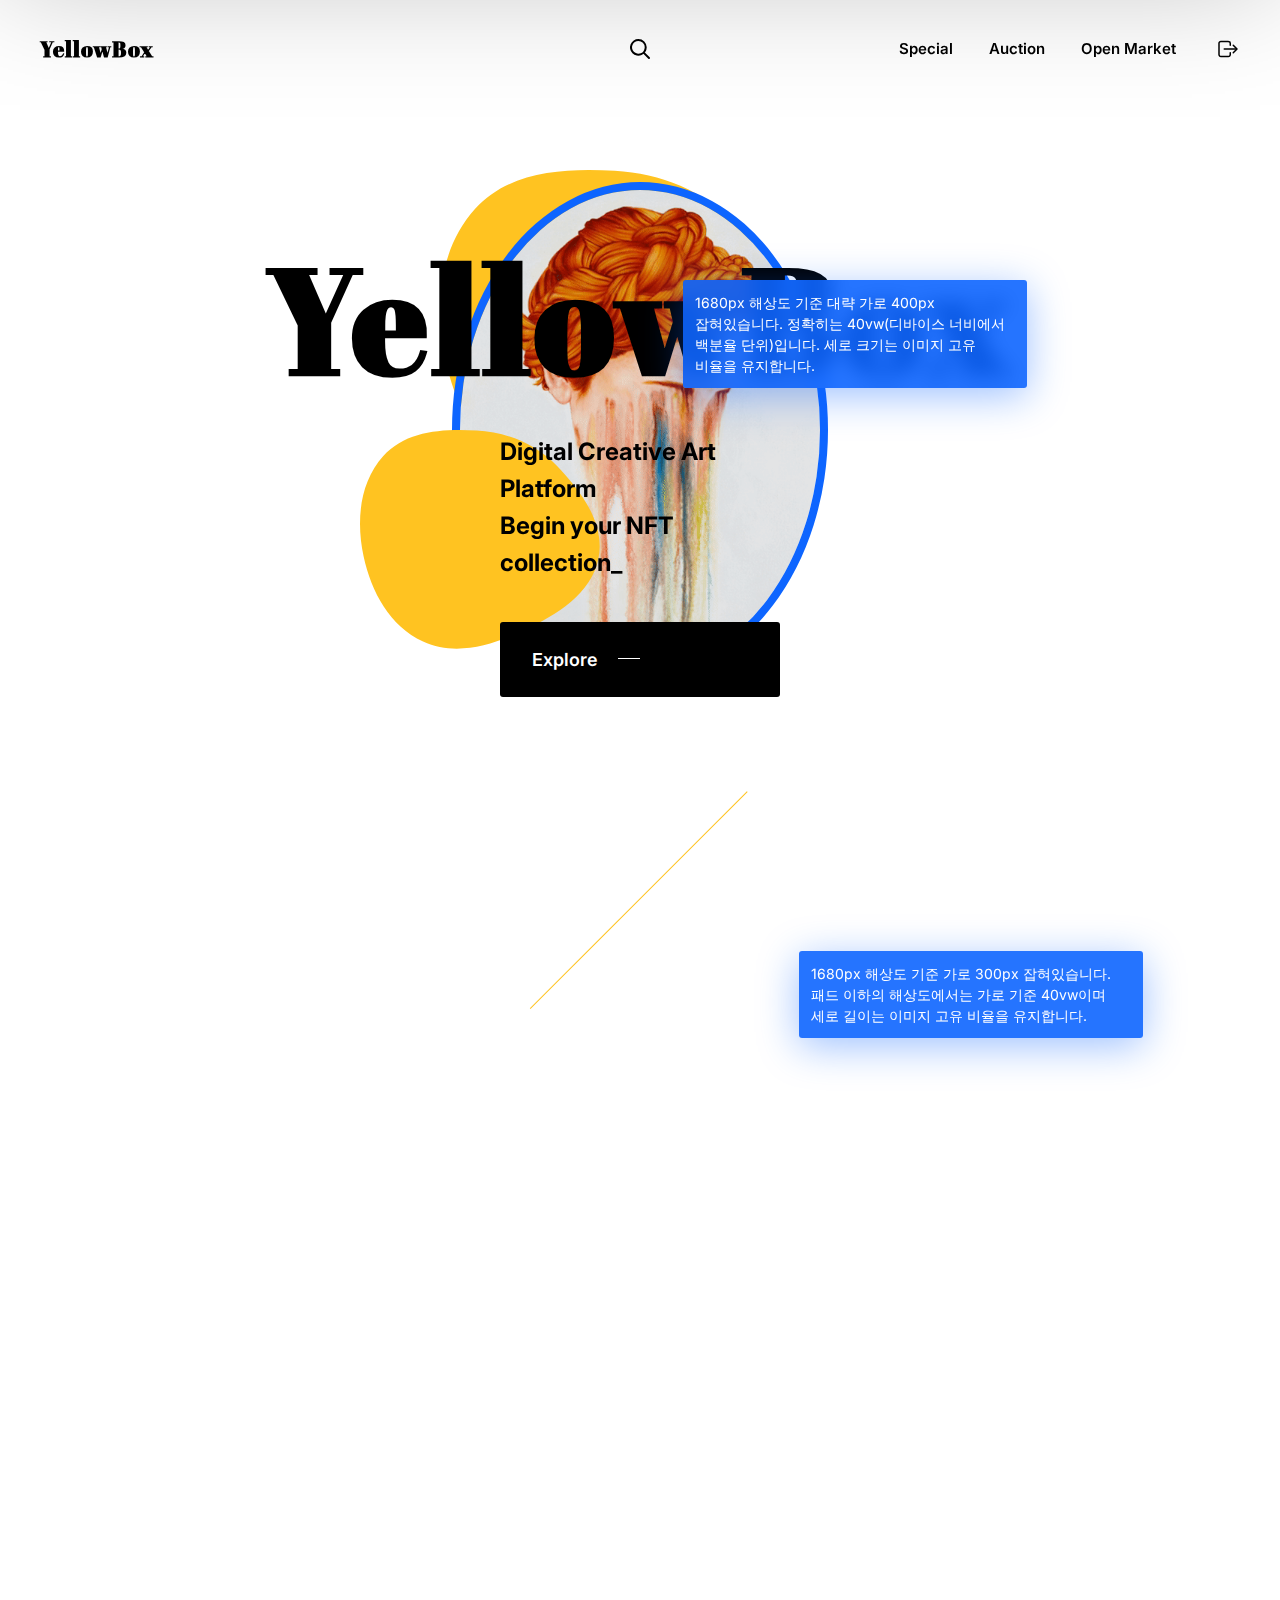
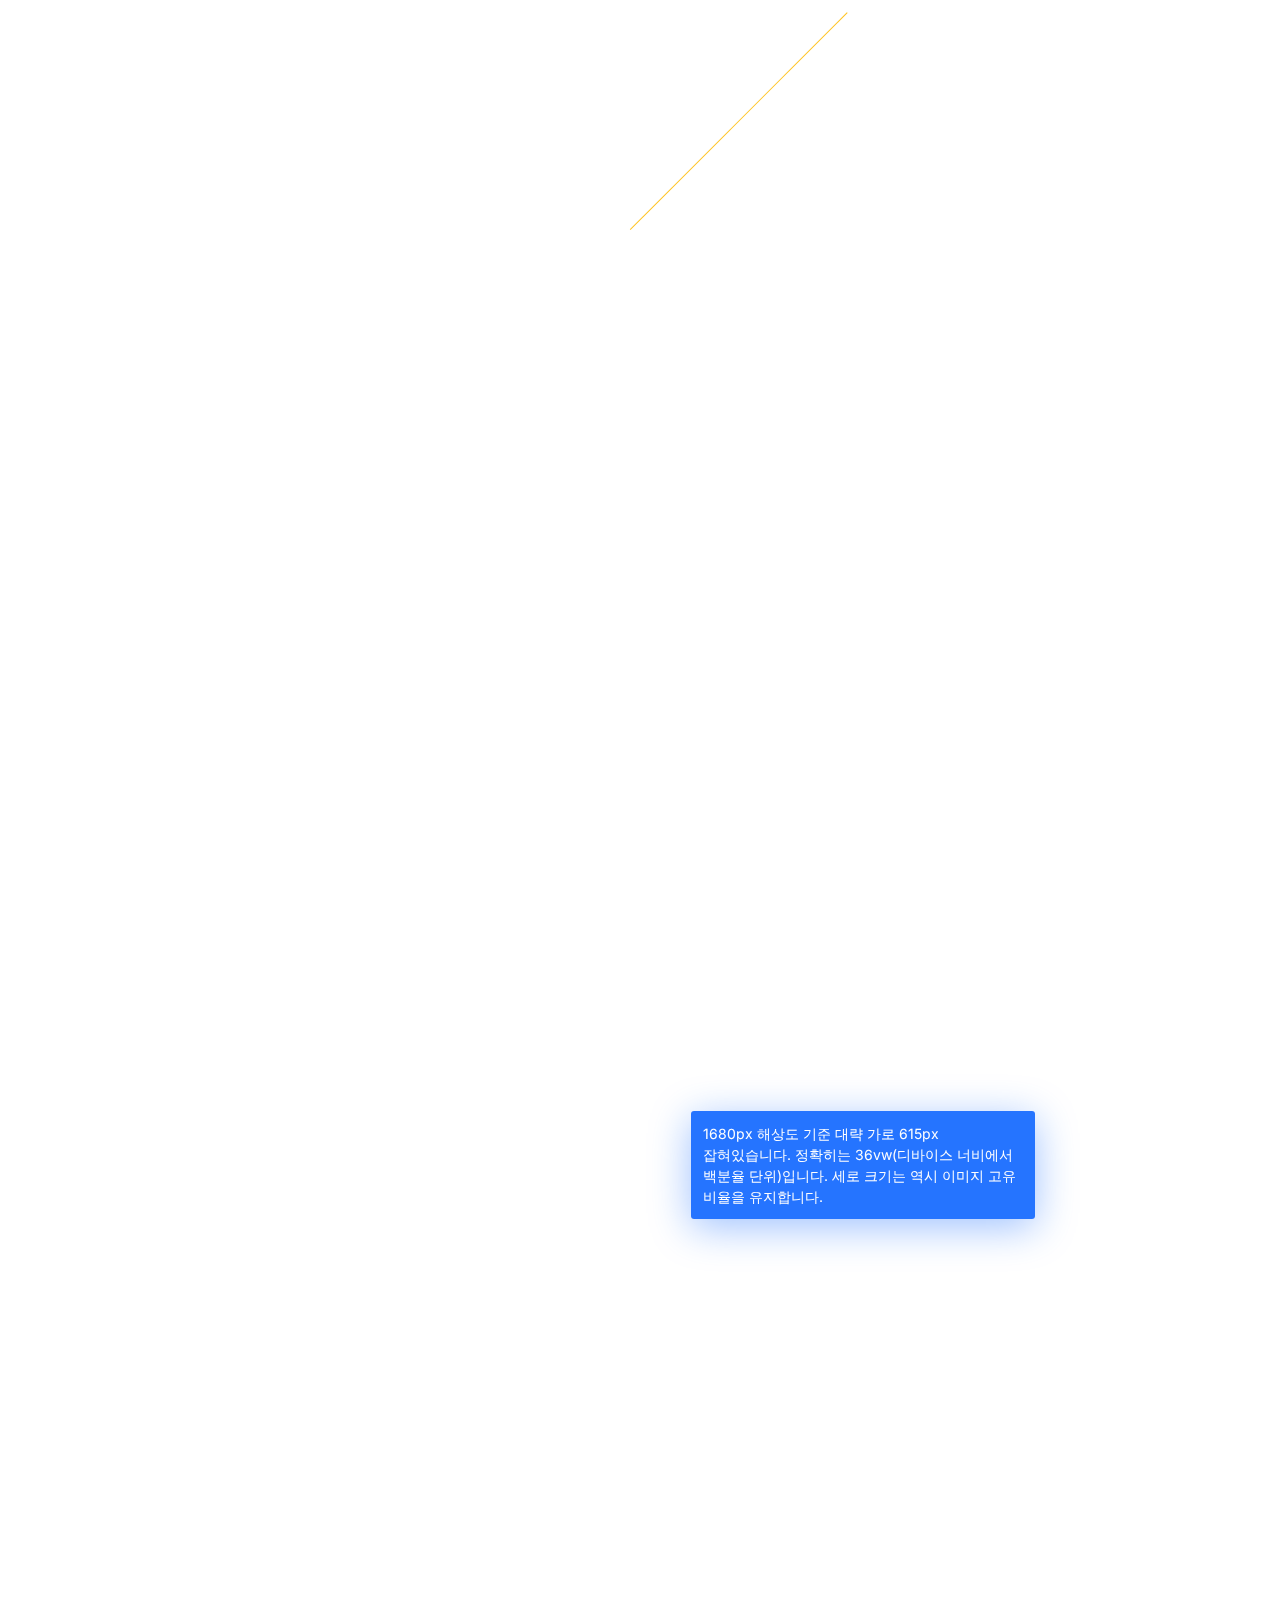
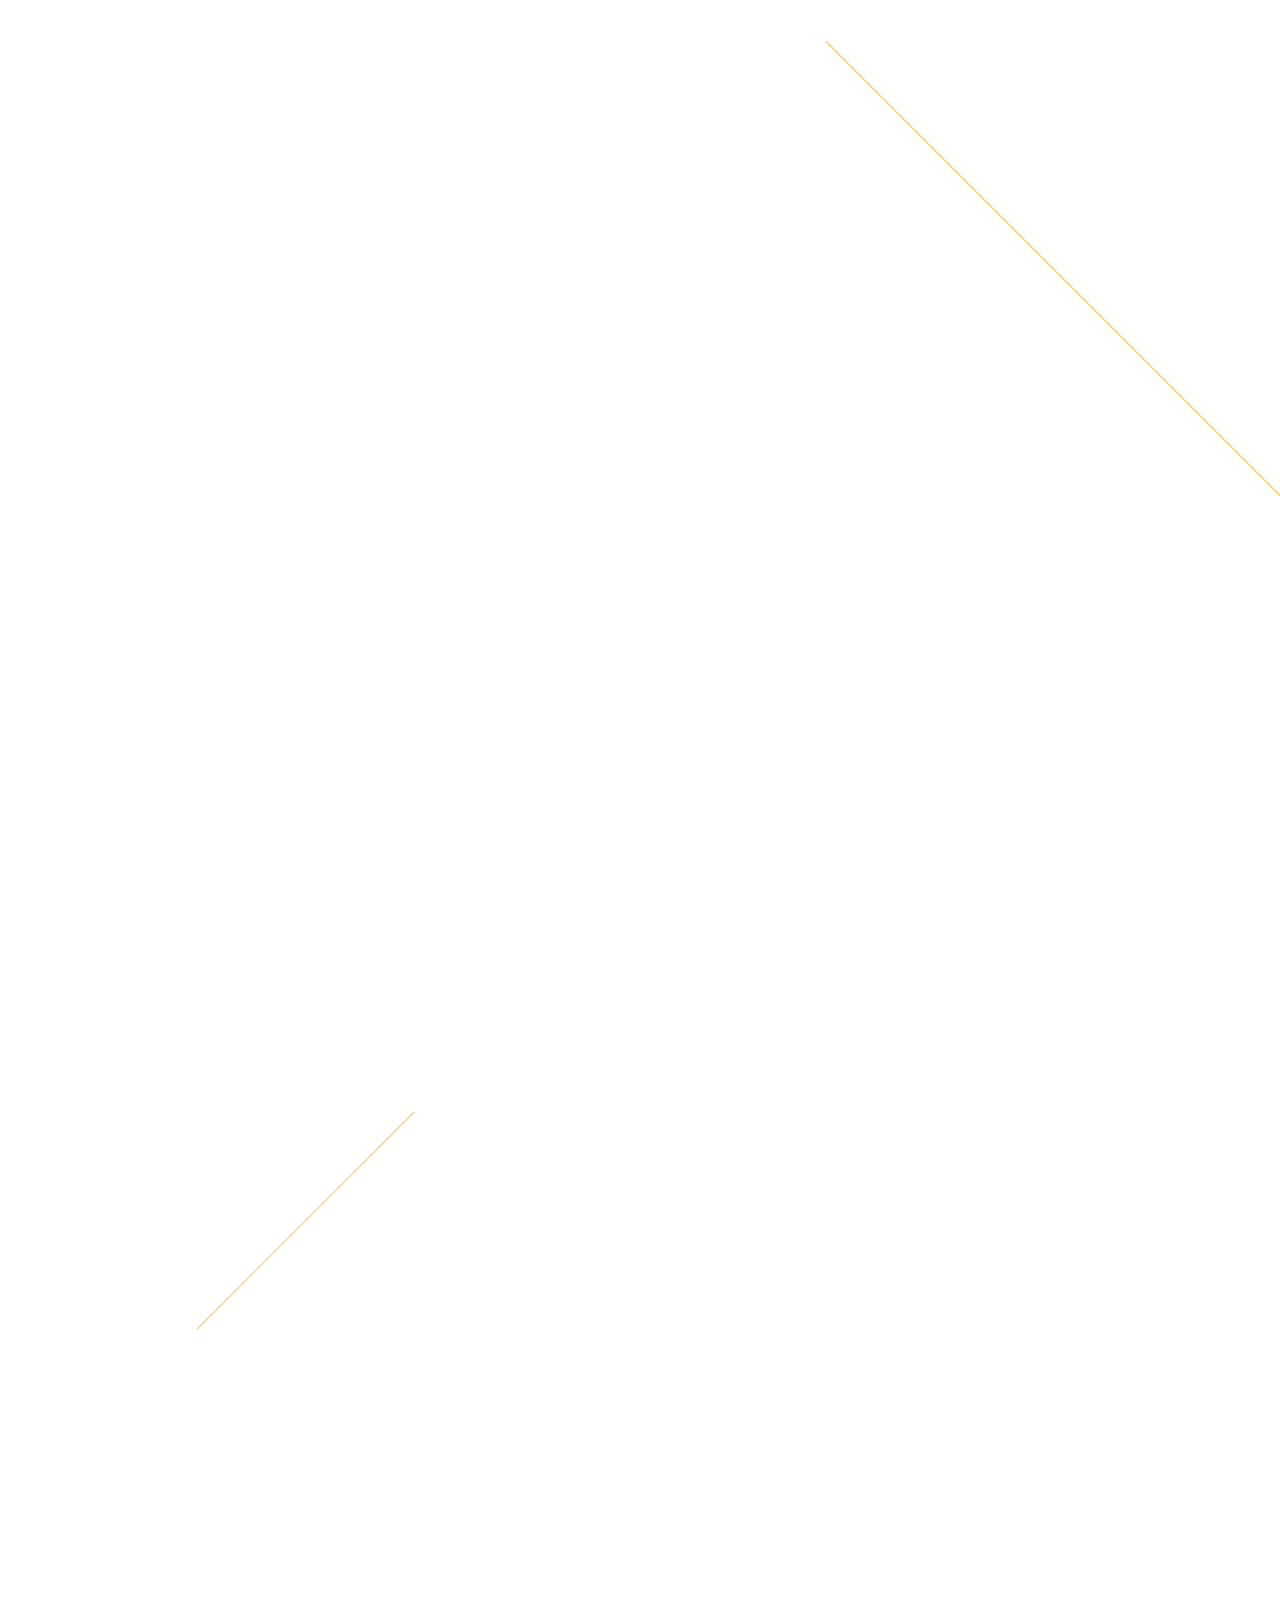
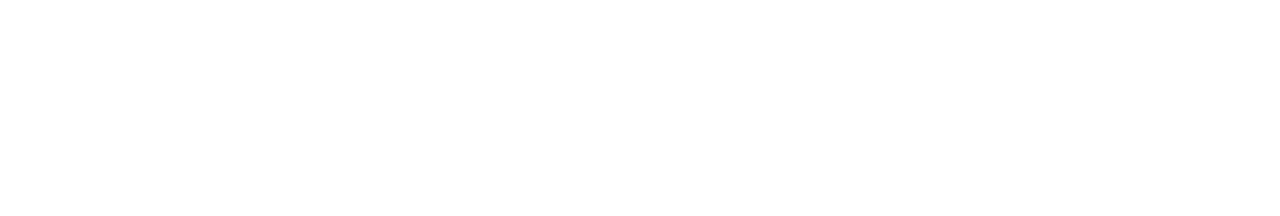
==== guide.html @ 5a21c09f "사용된 이미지 규격 가이드 및 이후 화면 가이드용 툴팁 페이지 추가" ====
<!DOCTYPE html>
<html>
<head>
<meta charset="UTF-8">
<meta name="viewport" content="width=device-width, initial-scale=1.0" />
<title>YellowBox</title>
<link rel="stylesheet" href="asset/yellowbox.css">
</head>

<body>

<div class="wrapper">

    <header class="gnb wow fadeInDown">
        <h1><a href="javascript:void(0);">YellowBox</a></h1>
        <nav>
            <a href="javascript:void(0);">Special</a>
            <a href="javascript:void(0);">Auction</a>
            <a href="javascript:void(0);">Open Market</a>
            <button class="btn-signin">SignIn</button>
        </nav>
        <button type="button" class="btn-search">Search</button>
    </header>

    <section class="search-area">
        <div class="inner">
            <input type="search" placeholder="ex) Pop art...">
            <ul class="recent">
                <li><h4>Recent data</h4></li>
                <li><a href="javascript:void(0);">Marilin Monro</a></li>
                <li><a href="javascript:void(0);">Pop art</a></li>
                <li><a href="javascript:void(0);">Photography</a></li>
                <li><a href="javascript:void(0);">Handmade Figure</a></li>
                <li><a href="javascript:void(0);">Fabric art</a></li>
            </ul>
            <button type="button" class="btn-close">close</button>
        </div>
    </section>

    <section class="hero">
        <div class="msg" data-guide="1680px 해상도 기준 대략 가로 400px 잡혀있습니다. 정확히는 40vw(디바이스 너비에서 백분율 단위)입니다. 세로 크기는 이미지 고유 비율을 유지합니다.">
            <div class="logoart wow fadeIn">
                <span class="info-artist">artist @neonend</span>
                <img src="arts/artimpact2.gif" class="wow fadeIn slow"/>
                <strong>YellowBox</strong>
                <p>Digital Creative Art Platform<br/>Begin your NFT collection_</p>
                <a href="javascript:void(0);" data-arrow='↘'>Explore</a>
            </div>
        </div>
    </section>

    <section class="introduce">
        <div class="msg wow fadeIn">
            <span>Art For</span>
            <span>Everyone</span>
            <span>Platform For</span>
            <span>Every Artist</span>
        </div>
        <div class="arts" data-guide="1680px 해상도 기준 가로 300px 잡혀있습니다. 패드 이하의 해상도에서는 가로 기준 40vw이며 세로 길이는 이미지 고유 비율을 유지합니다.">
            <img src="arts/00.jpeg" class="wow fadeIn" data-wow-delay=".5s" />
            <img src="arts/01.jpeg" class="wow fadeIn" />
            <img src="arts/02.jpeg" class="wow fadeIn" data-wow-delay=".2s" />
            <img src="arts/03.jpeg" class="wow fadeIn" data-wow-delay=".9s" />
            <img src="arts/04.jpeg" class="wow fadeIn" />
            <img src="arts/05.jpeg" class="wow fadeIn" data-wow-delay=".2s" />
            <img src="arts/06.jpeg" class="wow fadeIn" data-wow-delay=".7s" />
            <img src="arts/07.jpeg" class="wow fadeIn" data-wow-delay=".4s" />
        </div>
    </section>

    <section class="discover wow fadeIn">
        <div class="cardbox wow fadeInLeft" data-wow-delay=".2s">
            <h4>
                <span>YellowBox</span>
                <span>Auction</span>
            </h4>
            <p>Decentralized premium English auction for distinguished creative works. Become the first owner of highly-sought digital arts.</p>
            <a href="javascript:void(0);">Explore</a>
        </div>
        <div class="cardbox wow fadeInRight" data-wow-delay=".2s">
            <h4>
                <span>YellowBox</span>
                <span>Open Market</span>
            </h4>
            <p>Online and on-chain marketplace for the tokenized artworks created by our selected artists.</p>
            <a href="javascript:void(0);">Explore</a>
        </div>
    </section>

    <section class="collection" data-guide="1680px 해상도 기준 대략 가로 615px 잡혀있습니다. 정확히는 36vw(디바이스 너비에서 백분율 단위)입니다. 세로 크기는 역시 이미지 고유 비율을 유지합니다.">
        <img src="arts/artimpact0.gif" class="wow fadeInLeft slow" data-wow-delay=".5s" />
        <div class="msg wow fadeInRight">
            <span>Discover &amp; Collect</span>
            <span>Authentic Digital Art</span>
            <a href="javascript:void(0);" class="wow fadeInUp" data-wow-delay=".4s">Start Your Collection</a>
        </div>
    </section>

    <section class="artists">
        <div class="msg">
            <p class="wow fadeIn">We've been waiting for your work.</p>
            <a href="javascript:void(0);" class="wow fadeInLeft" data-wow-delay=".4s">I'm a Artist</a>
            <a href="javascript:void(0);" class="wow fadeInRight" data-wow-delay=".4s">Show all artists</a>
        </div>
    </section>

    <footer class="copyright wow fadeIn fast">
        <form action="javascript:void(0);">
            <label>Can we send you a letter?</label>
            <input type="email" placeholder="ex) your@email.truly" />
            <button type="submit" hidden>Subscribe</button>
        </form>
        <div class="inner">
            <div class="brand">
                <strong>YellowBox</strong>
                <h6>Copyright &copy; 2021 YellowBox Inc. All rights reserved.</h6>
                <div class="social">
                    <a href="javascipt:void(0);">Naver</a>
                    <a href="javascipt:void(0);">Medium</a>
                    <a href="javascipt:void(0);">Twitter</a>
                </div>
            </div>
            <nav class="sitemap">
                <a href="javascipt:void(0);">Community</a>
                <a href="javascipt:void(0);">Artists</a>
            </nav>
            <nav class="global">
                <a href="javascipt:void(0);">Terms and Conditions</a>
                <a href="javascipt:void(0);">Privacy Policy</a>
                <a href="javascipt:void(0);">Contact Us</a>
            </nav>
            <div class="select-lang">
                <button>🇰🇷</button>
                <ul>
                    <li>🇰🇷 한국어</li>
                    <li>🇺🇸 English</li>
                </ul>
            </div>
        </div>
    </footer>
</div>

<div class="soon">
    <span>coming soon</span>
    <span>coming soon</span>
    <span>coming soon</span>
    <span>coming soon</span>
    <span>coming soon</span>
    <span>coming soon</span>
    <span>coming soon</span>
    <button class="time">⏳</button>
    <button class="btn">BACK ↩︎</button>
</div>

<script src="asset/wow.min.js"></script>
<script type="text/javascript">

//
//  빠른 호출용 정의
//
const btnSearch = document.querySelector('.btn-search');
const areaSearch = document.querySelector('.search-area');
const btnSearchClose = document.querySelector('.btn-close');
const soonLayer = document.querySelector('.soon');
const soonClose = document.querySelector('.soon .btn');
const callSoon = document.querySelector('.gnb nav');
const btnLang = document.querySelector('.select-lang button');
const areaLang = document.querySelector('.select-lang');
const logo = document.querySelector('.gnb h1');
const gnb = document.querySelector('.gnb');

//
//  모달 닫기 버튼 클릭시 모달 닫기
//
btnSearch.onclick = function() {
    areaSearch.classList.toggle('is-open');
}

btnSearchClose.onclick = function() {
    areaSearch.classList.toggle('is-open');
}

callSoon.onclick = function() {
    soonLayer.classList.toggle('is-open');
}

logo.onclick = function() {
    gnb.classList.toggle('is-open');
}

soonClose.onclick = function() {
    soonLayer.classList.toggle('is-open');
}

btnLang.onclick = function() {
    areaLang.classList.toggle('is-open');
}

new WOW().init();

</script>

</body>

</html>
---- asset/yellowbox.css ----
@charset "UTF-8";
@import url("https://fonts.googleapis.com/css2?family=Inter:wght@200;400;800&family=Abril+Fatface&display=swap");
@import url("./animate.css");
@font-face {
  font-family: 'open-arrow';
  src: url("font/OpenArrow-Regular.eot") format("embedded-opentype"), url("font/OpenArrow-Regular.woff2") format("woff2"), url("font/OpenArrow-Regular.woff") format("woff"), url("font/OpenArrow-Regular.otf") format("opentype"), url("font/OpenArrow-Regular.ttf") format("truetype");
  font-weight: normal;
  font-style: normal;
  unicode-range: U+2190-21ff;
}

input:focus {
  outline: none;
  -webkit-transition: ease-in-out all .15s;
  transition: ease-in-out all .15s;
}

* {
  margin: 0;
  padding: 0;
  -webkit-box-sizing: border-box;
          box-sizing: border-box;
}

a {
  text-decoration: none;
}

a:hover, a:hover::before, a:hover::after,
a:hover * {
  -webkit-transition: ease-in-out all .15s;
  transition: ease-in-out all .15s;
}

html {
  position: relative;
  margin: 0;
  padding: 0;
}

body {
  position: relative;
  font-family: 'Inter', sans-serif;
  line-height: 1.55;
  cursor: default;
  overflow: auto;
  overflow-x: hidden;
}

.wrapper {
  position: relative;
  width: 100%;
  background: #FFF;
}

section {
  min-height: 880px;
}

.gnb {
  z-index: 50;
  top: 0;
  left: 0;
  position: fixed;
  display: -webkit-box;
  display: -ms-flexbox;
  display: flex;
  -webkit-box-pack: justify;
      -ms-flex-pack: justify;
          justify-content: space-between;
  width: 100%;
  background: rgba(255, 255, 255, 0.9);
  font-size: 15px;
  line-height: 50px;
  -webkit-backdrop-filter: blur(10px);
          backdrop-filter: blur(10px);
}

.gnb a {
  color: #000;
  font-weight: 600;
}

.gnb h1 {
  padding: 24px 40px 0;
  min-width: 320px;
  font-family: 'Abril Fatface', georgia, serif;
  font-size: 22px;
  letter-spacing: 1px;
}

.gnb nav {
  display: -webkit-box;
  display: -ms-flexbox;
  display: flex;
  -ms-flex-wrap: nowrap;
      flex-wrap: nowrap;
  -webkit-box-align: center;
      -ms-flex-align: center;
          align-items: center;
  -webkit-box-pack: center;
      -ms-flex-pack: center;
          justify-content: center;
  min-width: 320px;
}

.gnb nav a {
  position: relative;
  padding: 24px 0;
  margin-left: 36px;
}

.gnb nav a::after {
  z-index: -1;
  content: '';
  position: absolute;
  left: 0;
  top: 52px;
  width: 0;
  height: 8px;
  background: #FFC321;
}

.gnb nav a:hover::after {
  width: 100%;
}

.gnb nav a:last-child {
  padding: 24px 60px 24px 12px;
}

.gnb nav a:last-child::before {
  z-index: -1;
  content: '';
  position: absolute;
  right: -40px;
  top: -40px;
  width: 180px;
  height: 100px;
  background: url("../images/blob.svg") no-repeat left bottom;
  background-size: 180px;
  -webkit-animation: yellowBlob 2s cubic-bezier(0.17, 0.67, 0.83, 0.67) infinite;
          animation: yellowBlob 2s cubic-bezier(0.17, 0.67, 0.83, 0.67) infinite;
}

.gnb .btn-signin {
  margin: 0 32px;
  width: 40px;
  height: 40px;
  border: 0;
  background: url("../images/signin.svg") no-repeat center;
  text-indent: -9999px;
  cursor: pointer;
  -webkit-transition: all 0.25s cubic-bezier(0.17, 0.67, 0.83, 0.67);
  transition: all 0.25s cubic-bezier(0.17, 0.67, 0.83, 0.67);
  border-radius: 50%;
}

.gnb .btn-signin:hover {
  background-color: #FFC321;
}

.gnb .btn-search {
  z-index: 1000;
  position: absolute;
  left: 50%;
  top: 20px;
  margin: 0 0 0 -29px;
  width: 58px;
  height: 58px;
  border: 0;
  background: transparent url("../images/search.svg") no-repeat center;
  text-indent: -9999px;
  cursor: pointer;
  border-radius: 50%;
}

.search-area {
  z-index: 500;
  position: fixed;
  left: 0;
  top: -100vh;
  display: -webkit-box;
  display: -ms-flexbox;
  display: flex;
  -webkit-box-orient: vertical;
  -webkit-box-direction: normal;
      -ms-flex-direction: column;
          flex-direction: column;
  -webkit-box-align: center;
      -ms-flex-align: center;
          align-items: center;
  -webkit-box-pack: start;
      -ms-flex-pack: start;
          justify-content: flex-start;
  background: #FFF;
  width: 100%;
  -webkit-box-shadow: 0 0 120px rgba(0, 0, 0, 0.25);
          box-shadow: 0 0 120px rgba(0, 0, 0, 0.25);
  -webkit-transition: all 0.25s cubic-bezier(0.17, 0.67, 0.83, 0.67);
  transition: all 0.25s cubic-bezier(0.17, 0.67, 0.83, 0.67);
}

.search-area .inner {
  width: 100%;
  overflow: hidden;
  -webkit-transition: ease-in-out all .15s;
  transition: ease-in-out all .15s;
}

.search-area h4 {
  margin-top: 40px;
  padding: 0 40px;
  color: #AAA;
  font-size: 18px;
}

.search-area input {
  border: 0;
  background: #FFF url("../images/search.svg") no-repeat 40px center;
  padding: 0 12px;
  width: 100%;
  height: 98px;
  color: #000;
  font-size: 24px;
  text-align: center;
}

.search-area ul {
  margin-bottom: 40px;
  width: 100%;
  border-top: 1px solid rgba(170, 170, 170, 0.25);
}

.search-area ul li {
  font-size: 24px;
  line-height: 40px;
}

.search-area ul a {
  display: block;
  padding: 0 40px;
  color: #000;
  line-height: 80px;
}

.search-area ul a:hover {
  color: #AAA;
  text-decoration: line-through;
}

.search-area.is-open {
  top: 0;
}

.search-area .btn-close {
  z-index: 1000;
  position: absolute;
  right: 0;
  top: 0;
  margin: 20px;
  width: 58px;
  height: 58px;
  border: 0;
  background: transparent url("../images/close.svg") no-repeat center;
  text-indent: -9999px;
  cursor: pointer;
  border-radius: 50%;
}

.hero {
  position: relative;
  padding: 18vw 8vw;
  background: #FFF;
}

.hero::after {
  content: '';
  position: absolute;
  left: 0;
  top: 0;
  width: 100%;
  height: 100%;
  background-size: cover;
}

.hero .logoart {
  position: relative;
  display: -webkit-box;
  display: -ms-flexbox;
  display: flex;
  -webkit-box-orient: vertical;
  -webkit-box-direction: normal;
      -ms-flex-direction: column;
          flex-direction: column;
  -webkit-box-align: center;
      -ms-flex-align: center;
          align-items: center;
  -webkit-box-pack: center;
      -ms-flex-pack: center;
          justify-content: center;
  margin: 40px;
  padding: 40px;
  width: 40vh;
  height: 40vh;
  color: #000;
  font-size: 148px;
}

.hero .logoart::before {
  content: '';
  position: absolute;
  left: 50%;
  top: -100px;
  margin-top: 0;
  margin-left: -200px;
  width: 360px;
  height: 300px;
  background: url("../images/blob.svg") no-repeat center top;
  background-size: 360px;
  -webkit-animation: yellowBlob 2s cubic-bezier(0.17, 0.67, 0.83, 0.67) infinite;
          animation: yellowBlob 2s cubic-bezier(0.17, 0.67, 0.83, 0.67) infinite;
}

.hero .logoart::after {
  content: '';
  position: absolute;
  right: 50%;
  bottom: -100px;
  margin-top: 0;
  margin-left: -200px;
  width: 320px;
  height: 300px;
  background: url("../images/blob.svg") no-repeat center top;
  background-size: 240px;
  -webkit-animation: yellowBlob 2s cubic-bezier(0.17, 0.67, 0.83, 0.67) infinite;
          animation: yellowBlob 2s cubic-bezier(0.17, 0.67, 0.83, 0.67) infinite;
}

.hero .logoart strong {
  z-index: 1;
  position: relative;
  color: #000;
  font-family: 'Abril Fatface', georgia, serif;
  letter-spacing: 4px;
}

.hero .logoart img {
  position: absolute;
  left: 0;
  top: -80px;
  width: 100%;
  border-radius: 50%;
  -webkit-filter: blur(40px);
          filter: blur(40px);
}

.hero .logoart .info-artist {
  z-index: 1;
  position: absolute;
  right: -80px;
  top: 24px;
  color: #AAA;
  font-size: 11px;
  -webkit-transition: all 1s cubic-bezier(0.17, 0.67, 0.83, 0.67);
  transition: all 1s cubic-bezier(0.17, 0.67, 0.83, 0.67);
}

.hero .logoart .info-artist:hover {
  color: #FFC321;
  text-decoration: line-through;
  cursor: help;
}

.hero .logoart:hover img {
  -webkit-filter: none;
          filter: none;
  -webkit-transition: all 1s cubic-bezier(0.17, 0.67, 0.83, 0.67);
  transition: all 1s cubic-bezier(0.17, 0.67, 0.83, 0.67);
}

.hero .msg {
  position: relative;
  width: 100%;
  display: -webkit-box;
  display: -ms-flexbox;
  display: flex;
  -webkit-box-orient: vertical;
  -webkit-box-direction: normal;
      -ms-flex-direction: column;
          flex-direction: column;
  -webkit-box-align: center;
      -ms-flex-align: center;
          align-items: center;
  -webkit-box-pack: center;
      -ms-flex-pack: center;
          justify-content: center;
  color: #FFC321;
}

.hero .msg p {
  z-index: 100;
  position: relative;
  color: #000;
  font-weight: 700;
  font-size: 24px;
}

.hero .msg a {
  z-index: 100;
  position: relative;
  display: block;
  margin-top: 40px;
  padding: 24px 32px;
  min-width: 280px;
  max-width: 360px;
  width: 20vw;
  background: #000;
  color: #FFF;
  font-weight: 600;
  font-size: 18px;
  border-radius: 3px;
}

.hero .msg a::after {
  content: '';
  position: absolute;
  left: 118px;
  top: 50%;
  margin-top: -1px;
  width: 10px;
  height: 1px;
  background: #FFF;
}

.hero .msg a:hover {
  background: #000;
  color: #FFC321;
  -webkit-box-shadow: 12px 4px 120px rgba(0, 0, 0, 0.25);
          box-shadow: 12px 4px 120px rgba(0, 0, 0, 0.25);
  -webkit-transform: scale(1.05);
          transform: scale(1.05);
}

.hero .msg a:hover::after {
  width: 162px;
  background: #FFC321;
}

.hero::before {
  content: '';
  position: absolute;
  left: 50%;
  bottom: -12vw;
  margin-left: -2px;
  width: 1px;
  height: 24vw;
  border-left: 1px solid #FFC321;
  -webkit-transform: rotate(45deg);
          transform: rotate(45deg);
}

.introduce {
  position: relative;
}

.introduce .msg {
  z-index: 1;
  position: absolute;
  left: 40px;
  bottom: 0;
  display: -webkit-box;
  display: -ms-flexbox;
  display: flex;
  -webkit-box-orient: vertical;
  -webkit-box-direction: normal;
      -ms-flex-direction: column;
          flex-direction: column;
  -webkit-box-pack: center;
      -ms-flex-pack: center;
          justify-content: center;
  mix-blend-mode: multiply;
  color: #FFC321;
  font-weight: 700;
  font-size: 148px;
  line-height: 1.1;
  text-transform: uppercase;
}

.arts {
  position: relative;
  display: -webkit-box;
  display: -ms-flexbox;
  display: flex;
  -ms-flex-wrap: wrap;
      flex-wrap: wrap;
  width: 1480px;
  -ms-flex-line-pack: center;
      align-content: center;
  -webkit-box-pack: center;
      -ms-flex-pack: center;
          justify-content: center;
  margin: 0 auto;
}

.arts img {
  margin: 30px;
  width: 300px;
  border-radius: 3px;
}

.arts img:hover {
  -webkit-transition: ease-in-out all .15s;
  transition: ease-in-out all .15s;
  -webkit-transform: scale(1.05);
          transform: scale(1.05);
  -webkit-box-shadow: 0 0 40px rgba(0, 0, 0, 0.1);
          box-shadow: 0 0 40px rgba(0, 0, 0, 0.1);
}

.arts img:nth-child(even) {
  -webkit-transform: translateY(-80px);
          transform: translateY(-80px);
}

.arts img:nth-child(even):hover {
  -webkit-transform: translateY(-80px) scale(1.05);
          transform: translateY(-80px) scale(1.05);
}

.arts::before {
  content: '';
  position: absolute;
  left: 50%;
  bottom: -12vw;
  margin-left: -2px;
  width: 1px;
  height: 24vw;
  border-left: 1px solid #FFC321;
  -webkit-transform: rotate(45deg);
          transform: rotate(45deg);
}

.discover {
  position: relative;
  display: -webkit-box;
  display: -ms-flexbox;
  display: flex;
  -ms-flex-wrap: wrap;
      flex-wrap: wrap;
  -ms-flex-line-pack: center;
      align-content: center;
  -webkit-box-pack: center;
      -ms-flex-pack: center;
          justify-content: center;
  padding: 100px;
  background-size: cover;
  border-radius: 0 80px 80px 0;
}

.discover::after, .discover::before {
  content: '';
  z-index: 10;
  position: absolute;
  top: 50%;
  right: 50%;
  width: 1px;
  height: 48px;
  background: #FFC321;
  -webkit-transform: rotate(45deg);
          transform: rotate(45deg);
}

.discover::before {
  -webkit-transform: rotate(-45deg);
          transform: rotate(-45deg);
}

.discover .cardbox {
  padding: 120px 80px;
  max-width: 520px;
}

.discover .cardbox h4 {
  margin-bottom: 12px;
  font-size: 24px;
  line-height: 1.4;
}

.discover .cardbox p {
  margin-bottom: 20px;
  font-size: 18px;
}

.discover .cardbox span {
  display: block;
}

.discover .cardbox span:last-child {
  font-size: 48px;
}

.discover .cardbox a {
  position: relative;
  display: block;
  margin-top: 24px;
  padding: 24px 32px;
  background: #000;
  color: #FFF;
  font-weight: 600;
  font-size: 18px;
  border-radius: 3px;
}

.discover .cardbox a::before {
  content: '↘';
  padding-right: 16px;
  font-family: 'open-arrow';
}

.discover .cardbox a:hover {
  background: #000;
  color: #FFC321;
  -webkit-box-shadow: 12px 4px 120px rgba(0, 0, 0, 0.25);
          box-shadow: 12px 4px 120px rgba(0, 0, 0, 0.25);
}

.collection {
  position: relative;
  padding: 200px;
  display: -webkit-box;
  display: -ms-flexbox;
  display: flex;
  -webkit-box-align: center;
      -ms-flex-align: center;
          align-items: center;
  -webkit-box-pack: center;
      -ms-flex-pack: center;
          justify-content: center;
}

.collection img {
  position: absolute;
  left: 12vw;
  top: 50%;
  margin-top: -24vw;
  width: 36vw;
  border-radius: 12px;
  -webkit-box-shadow: 0 0 120px rgba(0, 0, 0, 0.4);
          box-shadow: 0 0 120px rgba(0, 0, 0, 0.4);
}

.collection .msg {
  display: -webkit-box;
  display: -ms-flexbox;
  display: flex;
  -ms-flex-wrap: wrap;
      flex-wrap: wrap;
  -webkit-box-orient: horizontal;
  -webkit-box-direction: normal;
      -ms-flex-direction: row;
          flex-direction: row;
  -webkit-box-align: center;
      -ms-flex-align: center;
          align-items: center;
  -webkit-box-pack: start;
      -ms-flex-pack: start;
          justify-content: flex-start;
  padding-left: 12vw;
  color: #FFC321;
  font-weight: 800;
  font-size: 6vw;
  line-height: 1.1;
}

.collection .msg span {
  z-index: 1;
  position: relative;
}

.collection .msg a {
  position: relative;
  display: block;
  margin-top: 40px;
  padding: 24px 32px;
  width: 480px;
  background: #000;
  color: #FFF;
  font-weight: 600;
  font-size: 18px;
  border-radius: 3px;
}

.collection .msg a::before {
  content: '↘';
  padding-right: 16px;
  font-family: 'open-arrow';
}

.collection .msg a:hover {
  background: #000;
  color: #FFC321;
  -webkit-box-shadow: 12px 4px 120px rgba(0, 0, 0, 0.25);
          box-shadow: 12px 4px 120px rgba(0, 0, 0, 0.25);
}

.collection::before {
  content: '';
  position: absolute;
  left: 50%;
  bottom: -12vw;
  margin-left: -2px;
  width: 100vw;
  height: 1px;
  background: #FFC321;
  -webkit-transform: rotate(45deg);
          transform: rotate(45deg);
}

.artists {
  position: relative;
  padding: 100px 0;
  display: -webkit-box;
  display: -ms-flexbox;
  display: flex;
  -webkit-box-align: center;
      -ms-flex-align: center;
          align-items: center;
  -webkit-box-pack: center;
      -ms-flex-pack: center;
          justify-content: center;
  text-align: center;
}

.artists p {
  margin-bottom: 40px;
  font-size: 48px;
  font-family: 'Abril Fatface', georgia, serif;
}

.artists a {
  position: relative;
  display: inline-block;
  margin: 8px;
  padding: 24px 32px;
  width: 360px;
  background: #000;
  color: #FFF;
  font-weight: 600;
  font-size: 18px;
  border-radius: 3px;
}

.artists a:hover {
  background: #000;
  color: #FFC321;
  -webkit-box-shadow: 12px 4px 120px rgba(0, 0, 0, 0.25);
          box-shadow: 12px 4px 120px rgba(0, 0, 0, 0.25);
}

.artists::before {
  content: '';
  position: absolute;
  left: 12vw;
  bottom: 0;
  margin-left: -2px;
  width: 24vw;
  height: 1px;
  background: #FFC321;
  -webkit-transform: rotate(-45deg);
          transform: rotate(-45deg);
}

a[data-arrow]::after {
  content: '→';
  padding-left: 12px;
  font-family: 'open-arrow', Helvetica, sans-serif;
}

a[data-arrow]:hover::after {
  padding-left: 16px;
}

.copyright {
  display: -webkit-box;
  display: -ms-flexbox;
  display: flex;
  -webkit-box-orient: vertical;
  -webkit-box-direction: normal;
      -ms-flex-direction: column;
          flex-direction: column;
  -webkit-box-align: center;
      -ms-flex-align: center;
          align-items: center;
  -webkit-box-pack: justify;
      -ms-flex-pack: justify;
          justify-content: space-between;
  background: #e6e6e6;
  color: #999;
}

.copyright .inner {
  display: -webkit-box;
  display: -ms-flexbox;
  display: flex;
  -webkit-box-align: start;
      -ms-flex-align: start;
          align-items: flex-start;
  -webkit-box-pack: justify;
      -ms-flex-pack: justify;
          justify-content: space-between;
  max-width: 1280px;
  min-width: 980px;
  padding: 80px 40px;
}

.copyright .brand {
  min-width: 320px;
  width: 50%;
}

.copyright .brand strong {
  color: #333;
  font-size: 36px;
  font-family: 'Abril Fatface', georgia, serif;
}

.copyright .brand h6 {
  color: #333;
  font-weight: 400;
  font-size: 10px;
}

.copyright .social {
  margin-top: 16px;
}

.copyright .social a {
  display: inline-block;
  margin-right: 10px;
  width: 30px;
  height: 30px;
  background: url("../images/sns-naver.svg") no-repeat center;
  background-size: 24px;
  text-indent: -9999px;
}

.copyright .social a:nth-child(2) {
  background-image: url("../images/sns-medium.svg");
}

.copyright .social a:nth-child(3) {
  background-image: url("../images/sns-twitter.svg");
}

.copyright nav {
  display: -webkit-box;
  display: -ms-flexbox;
  display: flex;
  -webkit-box-orient: vertical;
  -webkit-box-direction: normal;
      -ms-flex-direction: column;
          flex-direction: column;
}

.copyright nav a {
  margin: 5px 0;
  padding: 5px;
  color: #333;
  font-size: 12px;
}

.copyright nav a:hover {
  text-decoration: line-through;
}

.copyright .select-lang {
  position: relative;
  margin: 5px;
}

.copyright .select-lang button {
  padding-right: 24px;
  width: 70px;
  height: 40px;
  border: 1px solid transparent;
  background: rgba(170, 170, 170, 0.1) url("../images/dropdown.svg") no-repeat 85% center;
  background-size: 12px;
  font-size: 24px;
  border-radius: 3px;
  cursor: pointer;
}

.copyright .select-lang button:hover {
  border: 1px solid rgba(170, 170, 170, 0.25);
}

.copyright .select-lang ul {
  display: none;
  position: absolute;
  right: 0;
  top: 100%;
  margin-top: -1px;
  width: 100px;
  list-style: none;
  border: 1px solid rgba(170, 170, 170, 0.4);
  background: #FFF;
  font-size: 13px;
  border-radius: 3px 0 3px 3px;
}

.copyright .select-lang ul li {
  padding: 0 12px;
  line-height: 40px;
  cursor: pointer;
}

.copyright .select-lang ul li:hover {
  background: rgba(170, 170, 170, 0.1);
  color: #000;
}

.copyright .select-lang ul li + li {
  border-top: 1px solid rgba(170, 170, 170, 0.1);
}

.copyright .select-lang.is-open button {
  border: 1px solid rgba(170, 170, 170, 0.25);
  border-radius: 3px 3px 0 0;
}

.copyright .select-lang.is-open ul {
  display: block;
}

.copyright form {
  position: relative;
  display: -webkit-box;
  display: -ms-flexbox;
  display: flex;
  -webkit-box-orient: vertical;
  -webkit-box-direction: normal;
      -ms-flex-direction: column;
          flex-direction: column;
  -webkit-box-align: center;
      -ms-flex-align: center;
          align-items: center;
  padding: 80px;
  width: 100%;
  background-size: cover;
  color: #000;
}

.copyright form::before {
  content: '';
  position: absolute;
  left: 0;
  top: 0;
  width: 100%;
  height: 100%;
  background: rgba(255, 195, 33, 0.8);
}

.copyright form label {
  z-index: 1;
  position: relative;
  margin-bottom: 24px;
  font-size: 48px;
  font-family: 'Abril Fatface', georgia, serif;
}

.copyright form input {
  z-index: 1;
  position: relative;
  border: 3px solid #000;
  background: #FFF url("../images/mail.svg") no-repeat 3% center;
  padding: 0 12px;
  max-width: 560px;
  width: 100%;
  height: 60px;
  color: #000;
  font-size: 18px;
  text-align: center;
}

.soon {
  z-index: 1000;
  position: fixed;
  left: 0;
  bottom: -150vh;
  width: 100%;
  max-height: 100%;
  min-height: 100%;
  display: -webkit-box;
  display: -ms-flexbox;
  display: flex;
  -webkit-box-orient: vertical;
  -webkit-box-direction: normal;
      -ms-flex-direction: column;
          flex-direction: column;
  -webkit-box-align: center;
      -ms-flex-align: center;
          align-items: center;
  -webkit-box-pack: center;
      -ms-flex-pack: center;
          justify-content: center;
  mix-blend-mode: multiply;
  background: rgba(255, 255, 255, 0.9);
  color: rgba(0, 0, 0, 0.05);
  font-weight: 700;
  font-size: 148px;
  line-height: 1.1;
  text-transform: uppercase;
  word-break: keep-all;
  -webkit-backdrop-filter: blur(100px);
          backdrop-filter: blur(100px);
  -webkit-transition: all 0.25s cubic-bezier(0.17, 0.67, 0.83, 0.67);
  transition: all 0.25s cubic-bezier(0.17, 0.67, 0.83, 0.67);
  opacity: 0;
}

.soon .time {
  position: fixed;
  left: 50%;
  top: 50%;
  margin: -120px 0 0 -120px;
  width: 240px;
  height: 240px;
  border: 0;
  background: transparent;
  font-size: 72px;
  -webkit-animation: rotating 8s linear infinite;
          animation: rotating 8s linear infinite;
  -webkit-transition: all 0.2s cubic-bezier(0.17, 0.67, 0.83, 0.67);
  transition: all 0.2s cubic-bezier(0.17, 0.67, 0.83, 0.67);
  cursor: default;
}

.soon.is-open {
  top: 0;
  bottom: 0;
  opacity: 1;
}

.soon.is-open .time {
  -webkit-transform: scale(1) rotate(360deg);
          transform: scale(1) rotate(360deg);
}

.soon .btn {
  position: fixed;
  left: 50%;
  top: 50%;
  margin: 80px 0 0 -75px;
  width: 150px;
  height: 60px;
  border: 0;
  background: #000;
  color: #FFC321;
  font-weight: 600;
  font-size: 18px;
  border-radius: 3px;
  cursor: pointer;
  -webkit-transition: all 0.15s cubic-bezier(0.17, 0.67, 0.83, 0.67);
  transition: all 0.15s cubic-bezier(0.17, 0.67, 0.83, 0.67);
}

.soon .btn:hover {
  -webkit-transform: scale(1.05);
          transform: scale(1.05);
}

@-webkit-keyframes rotating {
  from {
    -webkit-transform: rotate(0deg);
            transform: rotate(0deg);
  }
  to {
    -webkit-transform: rotate(360deg);
            transform: rotate(360deg);
  }
}

@keyframes rotating {
  from {
    -webkit-transform: rotate(0deg);
            transform: rotate(0deg);
  }
  to {
    -webkit-transform: rotate(360deg);
            transform: rotate(360deg);
  }
}

@-webkit-keyframes yellowBlob {
  0% {
    -webkit-transform: skew(0deg);
            transform: skew(0deg);
  }
  40% {
    -webkit-transform: skewX(5deg) scale(0.95);
            transform: skewX(5deg) scale(0.95);
  }
  65% {
    -webkit-transform: skewY(-5deg);
            transform: skewY(-5deg);
  }
  100% {
    -webkit-transform: skew(0deg);
            transform: skew(0deg);
  }
}

@keyframes yellowBlob {
  0% {
    -webkit-transform: skew(0deg);
            transform: skew(0deg);
  }
  40% {
    -webkit-transform: skewX(5deg) scale(0.95);
            transform: skewX(5deg) scale(0.95);
  }
  65% {
    -webkit-transform: skewY(-5deg);
            transform: skewY(-5deg);
  }
  100% {
    -webkit-transform: skew(0deg);
            transform: skew(0deg);
  }
}

@media (max-width: 880px) {
  body,
  .wrapper {
    min-width: 100vw;
    max-width: 100vw;
  }
  .wrapper {
    overflow: hidden;
  }
  section {
    min-height: 100vh;
  }
  .gnb {
    z-index: 500;
    display: block;
    height: 78px;
    -webkit-backdrop-filter: blur(10px);
            backdrop-filter: blur(10px);
  }
  .gnb h1 {
    position: relative;
    height: 78px;
    text-indent: -9999px;
  }
  .gnb h1::after {
    content: '';
    position: absolute;
    left: 24px;
    top: 32px;
    width: 20px;
    height: 2px;
    background: #000;
    -webkit-transition: all 0.15s cubic-bezier(0.17, 0.67, 0.83, 0.67);
    transition: all 0.15s cubic-bezier(0.17, 0.67, 0.83, 0.67);
  }
  .gnb h1::before {
    content: '';
    position: absolute;
    left: 24px;
    top: 40px;
    width: 14px;
    height: 2px;
    background: #000;
    -webkit-transition: all 0.15s cubic-bezier(0.17, 0.67, 0.83, 0.67);
    transition: all 0.15s cubic-bezier(0.17, 0.67, 0.83, 0.67);
  }
  .gnb nav {
    position: fixed;
    left: 0;
    top: -100vh;
    -webkit-box-orient: vertical;
    -webkit-box-direction: normal;
        -ms-flex-direction: column;
            flex-direction: column;
    width: 100%;
    background: rgba(255, 255, 255, 0.9);
    -webkit-backdrop-filter: blur(10px);
            backdrop-filter: blur(10px);
    overflow: hidden;
    -webkit-transition: all 0.25s cubic-bezier(0.17, 0.67, 0.83, 0.67);
    transition: all 0.25s cubic-bezier(0.17, 0.67, 0.83, 0.67);
  }
  .gnb nav a {
    margin: 0;
    padding: 4vw 0;
    width: 100%;
    font-size: 20px;
    text-align: center;
  }
  .gnb nav .btn-signin {
    height: 80px;
    background-size: 24px;
  }
  .gnb nav .btn-signin:hover {
    background-color: transparent !important;
    opacity: .6;
  }
  .gnb .btn-search {
    top: 10px;
    left: 100%;
    margin-left: -64px;
  }
  .gnb.is-open nav {
    top: 78px;
  }
  .gnb.is-open h1::after {
    top: 34px;
    -webkit-transform: rotate(45deg);
            transform: rotate(45deg);
  }
  .gnb.is-open h1::before {
    top: 34px;
    width: 20px;
    -webkit-transform: rotate(-45deg);
            transform: rotate(-45deg);
  }
  .search-area input {
    height: 78px;
    background-position-x: 20px;
    font-size: 18px;
  }
  .search-area .btn-close {
    margin: 10px;
  }
  .hero {
    height: 96vh;
  }
  .hero .msg {
    -webkit-box-orient: vertical;
    -webkit-box-direction: normal;
        -ms-flex-direction: column;
            flex-direction: column;
    height: 100vh;
  }
  .hero .msg strong {
    margin: 0;
    font-size: 48px;
  }
  .hero .msg .info-artist {
    display: none;
  }
  .hero .msg p {
    margin-top: 16px;
    font-size: 16px;
  }
  .introduce .msg {
    bottom: -40px;
    font-size: 48px;
  }
  .arts {
    margin: 0 -10px;
    width: calc(100vw + 20px);
    max-height: 100vh;
  }
  .arts img {
    margin: 10px;
    width: 40vw;
  }
  .discover {
    margin: 15vw;
    padding: 40px 0;
    background: none;
  }
  .discover .cardbox {
    padding: 40px 0;
    background: none !important;
  }
  .discover .cardbox span:last-child {
    font-size: 36px;
  }
  .discover .cardbox a {
    padding: 16px 24px;
  }
  .discover .cardbox + .cardbox {
    margin-top: 80px;
  }
  .collection {
    padding: 40px;
  }
  .collection img {
    left: -16vw;
    width: 100vw;
  }
  .collection .msg {
    -webkit-box-orient: vertical;
    -webkit-box-direction: normal;
        -ms-flex-direction: column;
            flex-direction: column;
    padding-left: 0;
    width: 100%;
  }
  .collection .msg a {
    width: 100%;
  }
  .collection .msg span {
    font-size: 12vw;
    text-transform: uppercase;
  }
  .artists {
    padding: 15vw;
  }
  .artists p {
    font-size: 36px;
  }
  .artists a {
    display: block;
    margin: 10px 0;
    width: auto;
  }
  .copyright form {
    padding: 40px;
  }
  .copyright form label {
    font-size: 36px;
  }
  .copyright .inner {
    -webkit-box-orient: vertical;
    -webkit-box-direction: normal;
        -ms-flex-direction: column;
            flex-direction: column;
    -ms-flex-wrap: wrap;
        flex-wrap: wrap;
    padding: 40px;
    width: 100%;
    min-width: inherit;
  }
  .copyright .brand {
    margin-bottom: 20px;
    width: inherit;
  }
  .copyright nav {
    margin: 20px 0;
  }
  .copyright nav a {
    font-size: 14px;
  }
  .soon {
    z-index: 1200;
    font-size: 12vw;
  }
}

[data-guide] {
  position: relative;
}

[data-guide]::after {
  content: attr(data-guide);
  z-index: 1000;
  position: absolute;
  left: 54%;
  top: 50px;
  padding: 12px;
  max-width: 320px;
  background: rgba(13, 101, 255, 0.9);
  color: #FFF;
  font-size: 14px;
  line-height: 21px;
  word-break: keep-all;
  -webkit-backdrop-filter: blur(10px);
          backdrop-filter: blur(10px);
  border-radius: 3px;
  -webkit-box-shadow: 0 8px 40px rgba(13, 101, 255, 0.4);
          box-shadow: 0 8px 40px rgba(13, 101, 255, 0.4);
}

[data-guide] img {
  outline: 8px solid #0D65FF;
  -webkit-filter: none !important;
          filter: none !important;
}
/*# sourceMappingURL=yellowbox.css.map */
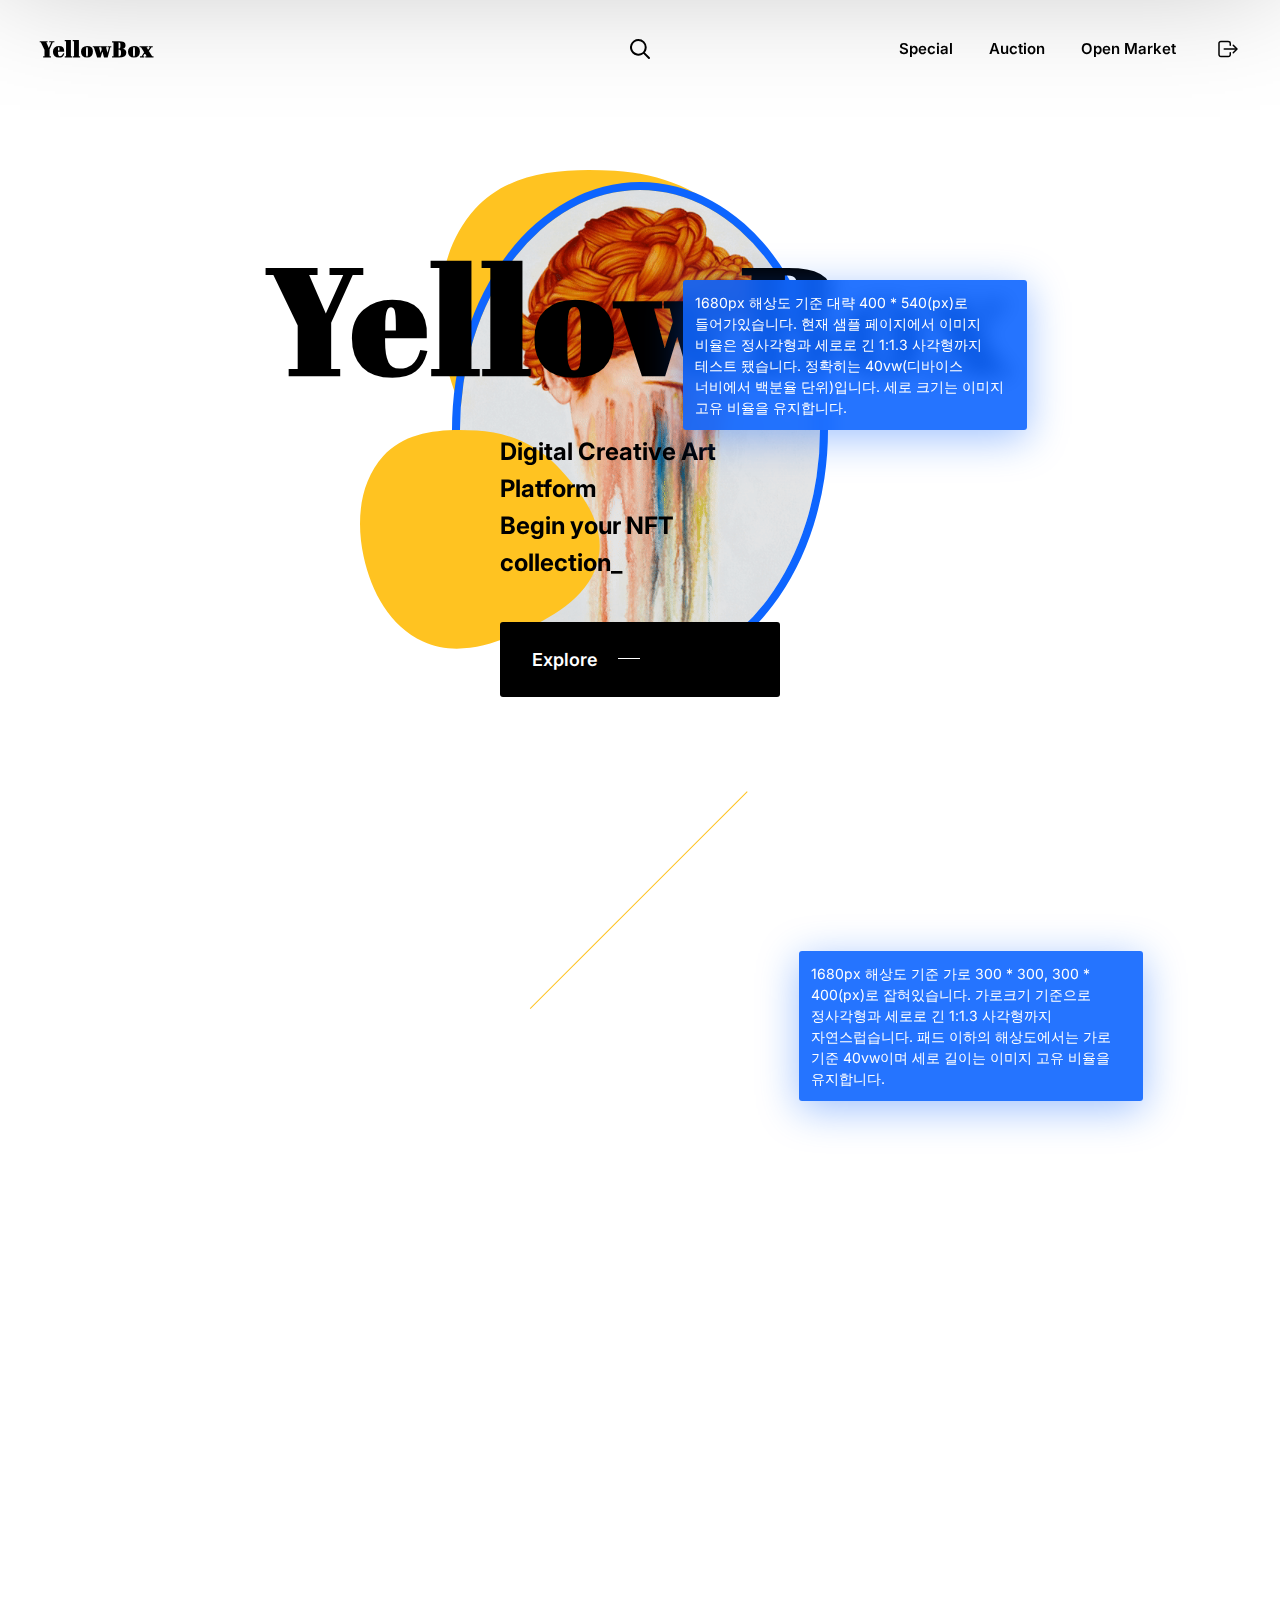
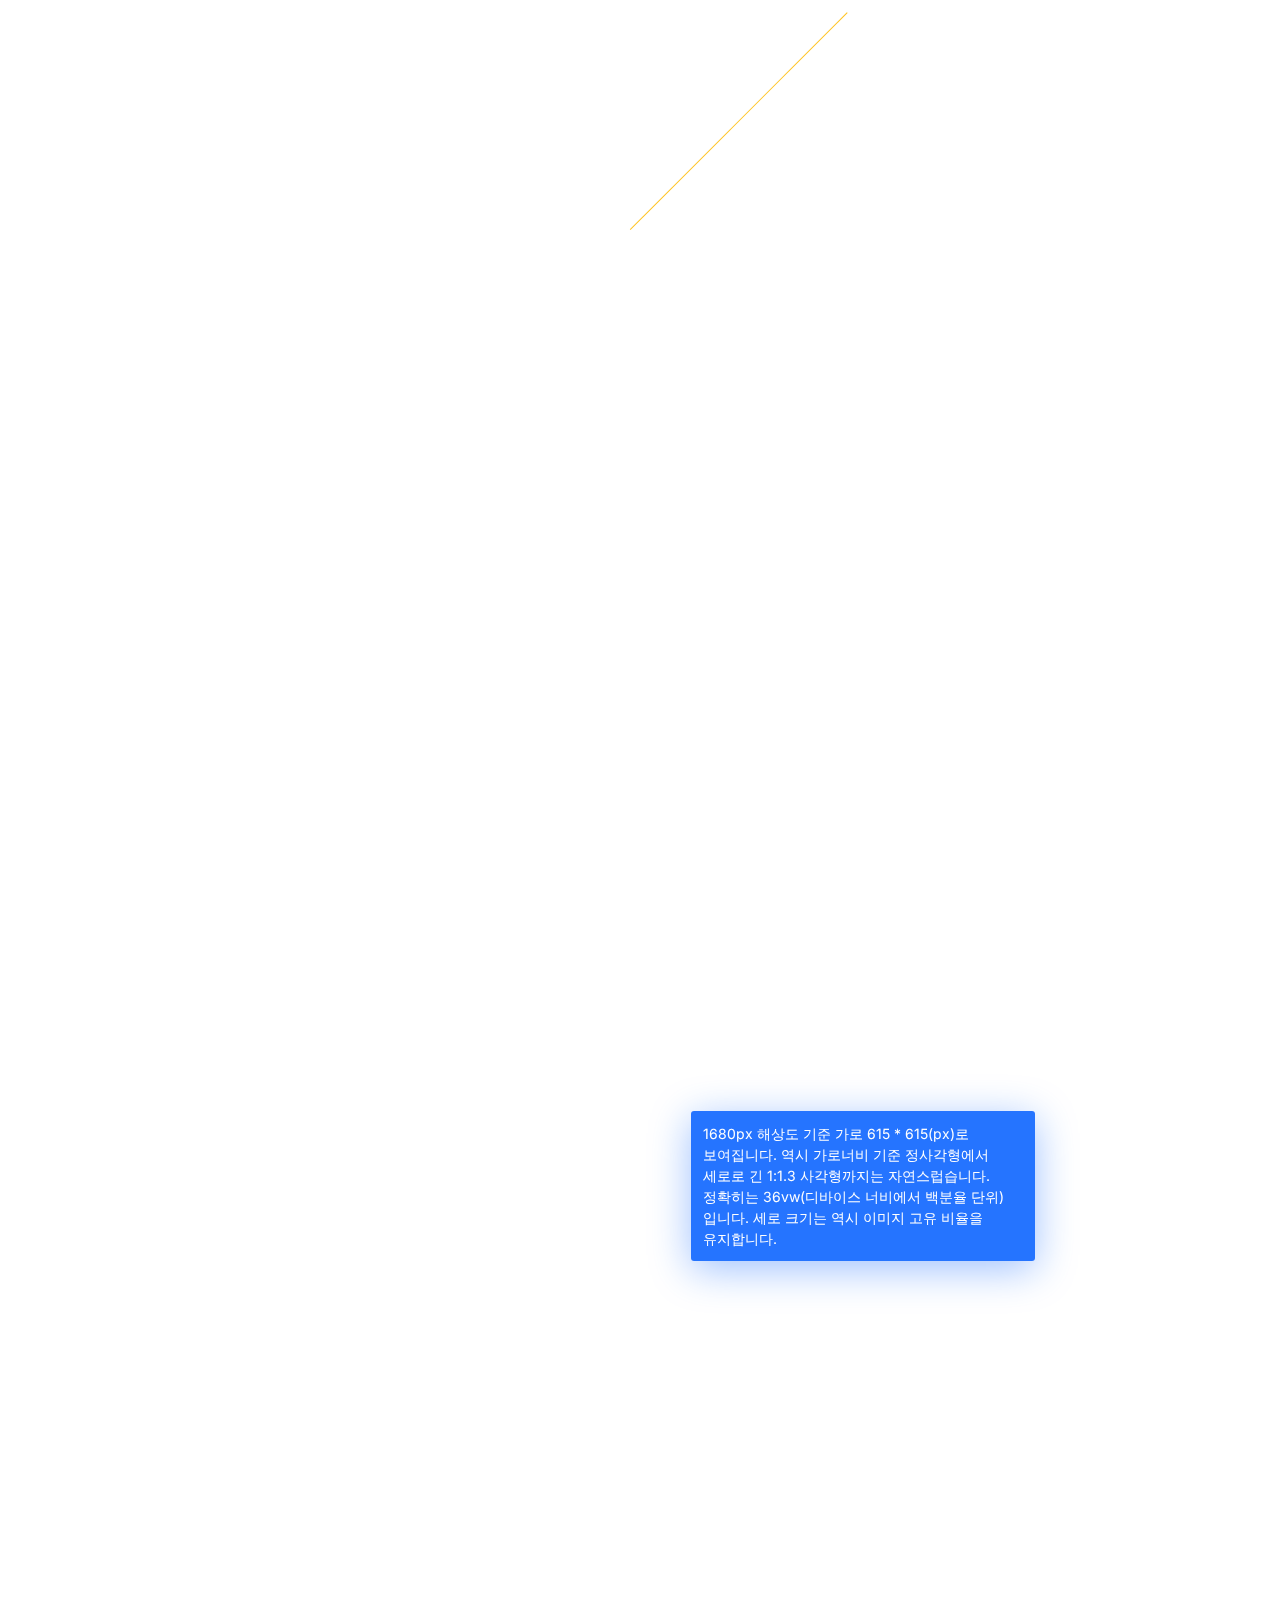
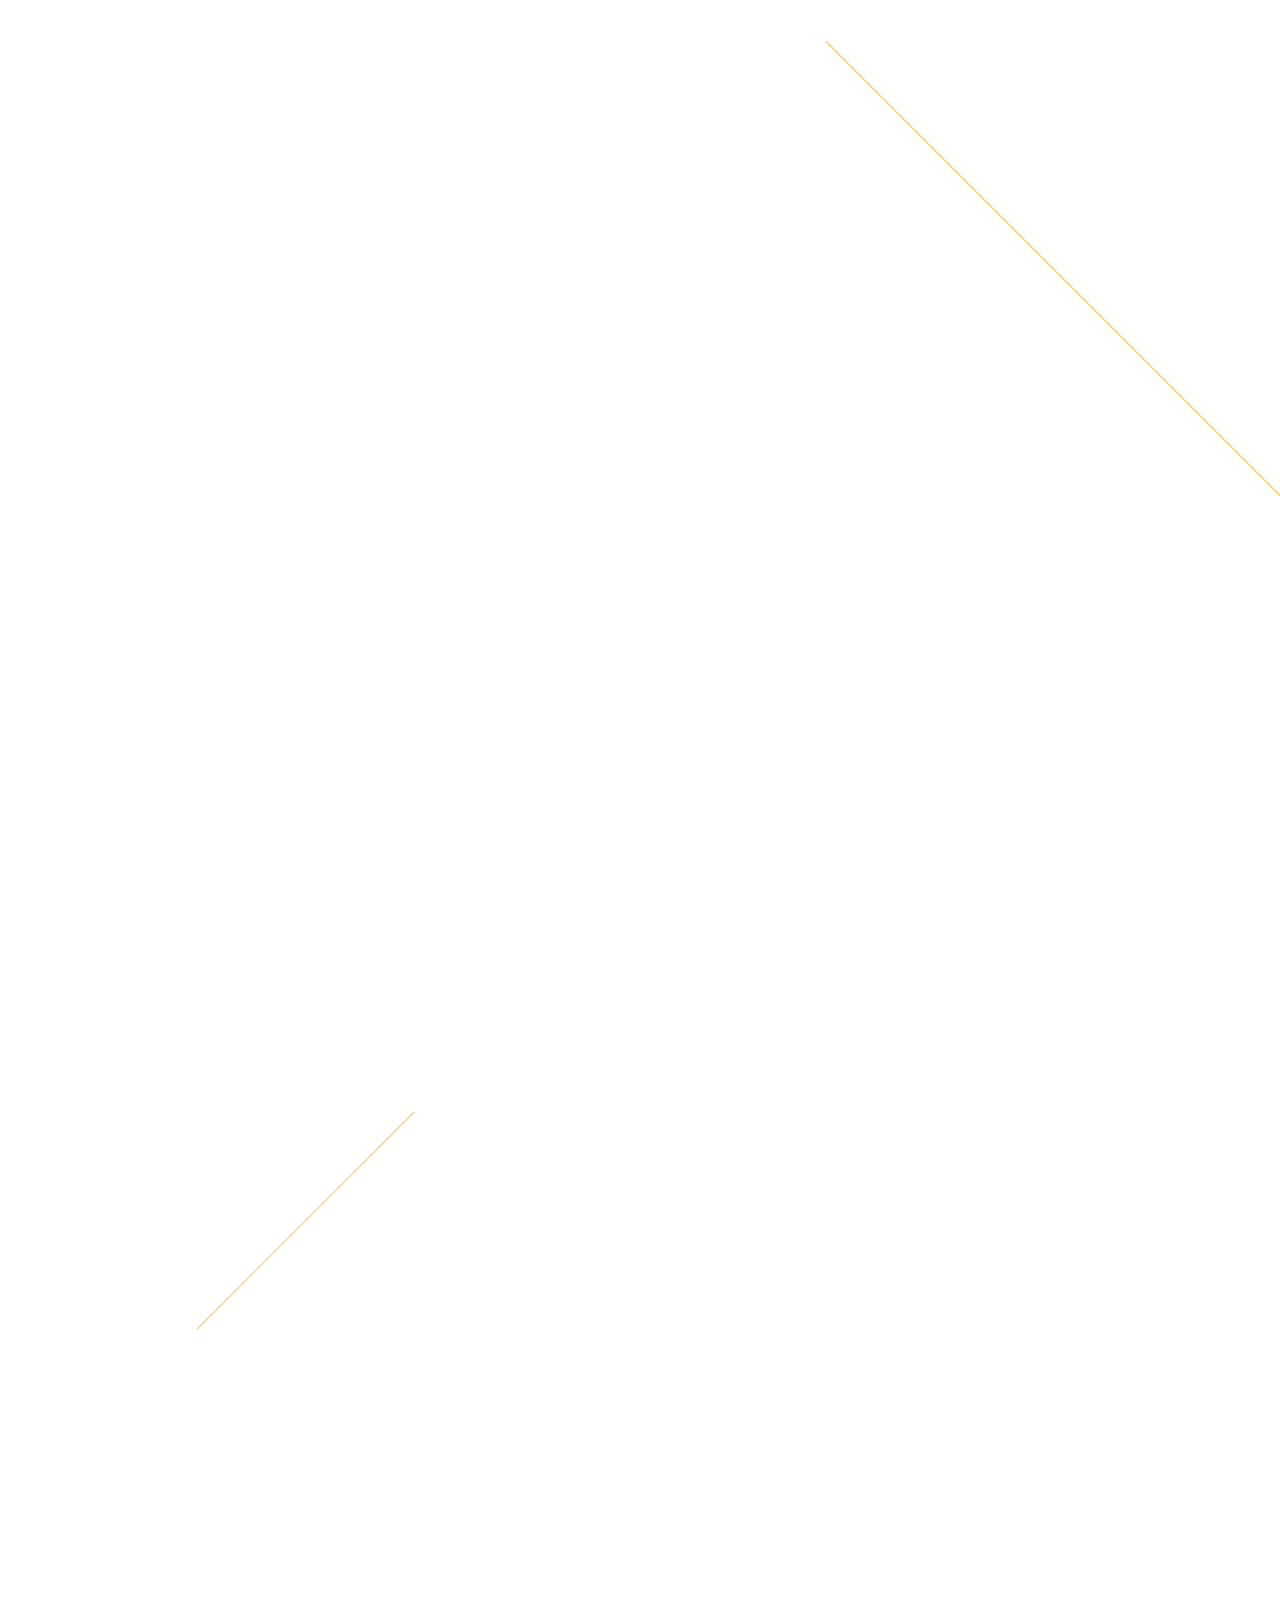
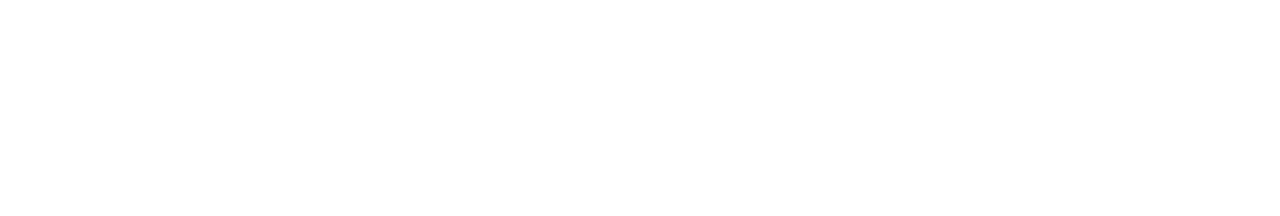
==== commit 7f5219b3: "가이드 파일 이미지 크기 및 비율 설명 추가" ====
--- a/guide.html
+++ b/guide.html
@@ -38,7 +38,7 @@
     </section>
 
     <section class="hero">
-        <div class="msg" data-guide="1680px 해상도 기준 대략 가로 400px 잡혀있습니다. 정확히는 40vw(디바이스 너비에서 백분율 단위)입니다. 세로 크기는 이미지 고유 비율을 유지합니다.">
+        <div class="msg" data-guide="1680px 해상도 기준 대략 400 * 540(px)로 들어가있습니다. 현재 샘플 페이지에서 이미지 비율은 정사각형과 세로로 긴 1:1.3 사각형까지 테스트 됐습니다. 정확히는 40vw(디바이스 너비에서 백분율 단위)입니다. 세로 크기는 이미지 고유 비율을 유지합니다.">
             <div class="logoart wow fadeIn">
                 <span class="info-artist">artist @neonend</span>
                 <img src="arts/artimpact2.gif" class="wow fadeIn slow"/>
@@ -56,7 +56,7 @@
             <span>Platform For</span>
             <span>Every Artist</span>
         </div>
-        <div class="arts" data-guide="1680px 해상도 기준 가로 300px 잡혀있습니다. 패드 이하의 해상도에서는 가로 기준 40vw이며 세로 길이는 이미지 고유 비율을 유지합니다.">
+        <div class="arts" data-guide="1680px 해상도 기준 가로 300 * 300, 300 * 400(px)로 잡혀있습니다. 가로크기 기준으로 정사각형과 세로로 긴 1:1.3 사각형까지 자연스럽습니다. 패드 이하의 해상도에서는 가로 기준 40vw이며 세로 길이는 이미지 고유 비율을 유지합니다.">
             <img src="arts/00.jpeg" class="wow fadeIn" data-wow-delay=".5s" />
             <img src="arts/01.jpeg" class="wow fadeIn" />
             <img src="arts/02.jpeg" class="wow fadeIn" data-wow-delay=".2s" />
@@ -87,7 +87,7 @@
         </div>
     </section>
 
-    <section class="collection" data-guide="1680px 해상도 기준 대략 가로 615px 잡혀있습니다. 정확히는 36vw(디바이스 너비에서 백분율 단위)입니다. 세로 크기는 역시 이미지 고유 비율을 유지합니다.">
+    <section class="collection" data-guide="1680px 해상도 기준 가로 615 * 615(px)로 보여집니다. 역시 가로너비 기준 정사각형에서 세로로 긴 1:1.3 사각형까지는 자연스럽습니다. 정확히는 36vw(디바이스 너비에서 백분율 단위)입니다. 세로 크기는 역시 이미지 고유 비율을 유지합니다.">
         <img src="arts/artimpact0.gif" class="wow fadeInLeft slow" data-wow-delay=".5s" />
         <div class="msg wow fadeInRight">
             <span>Discover &amp; Collect</span>
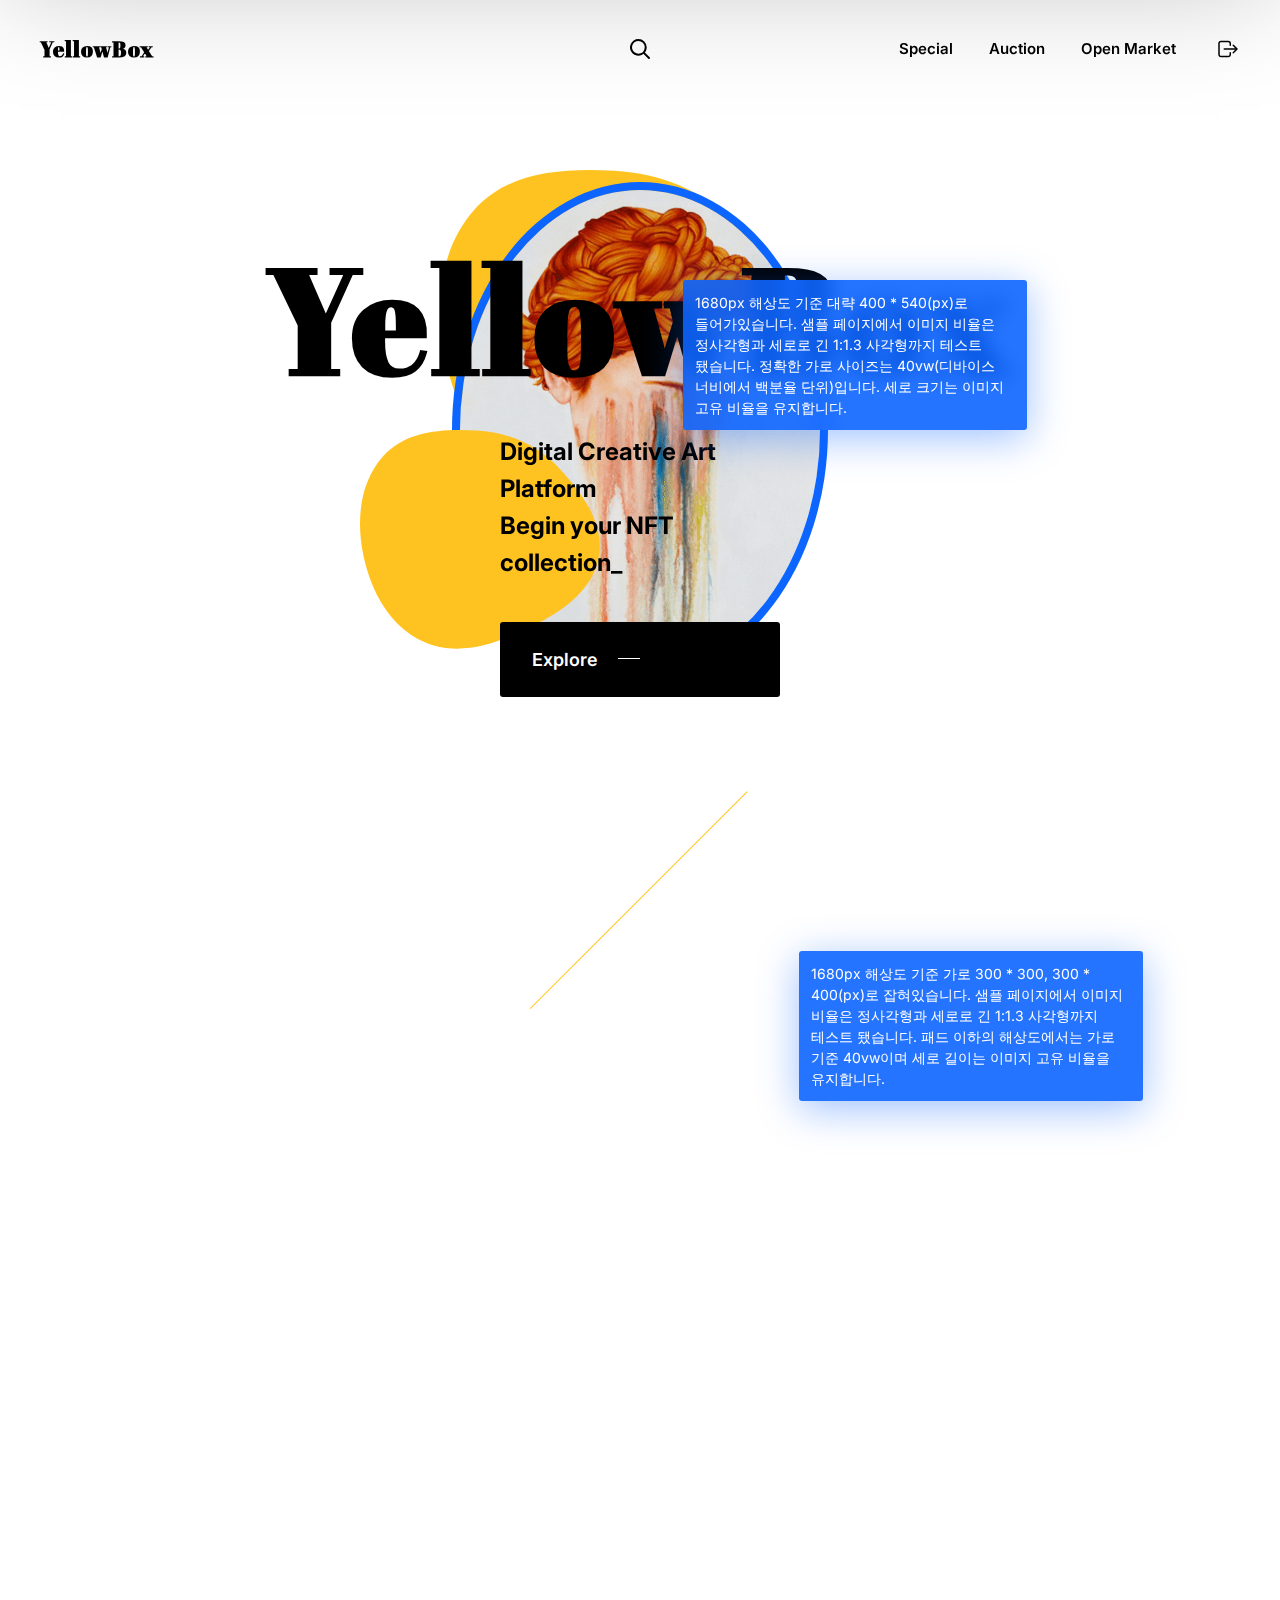
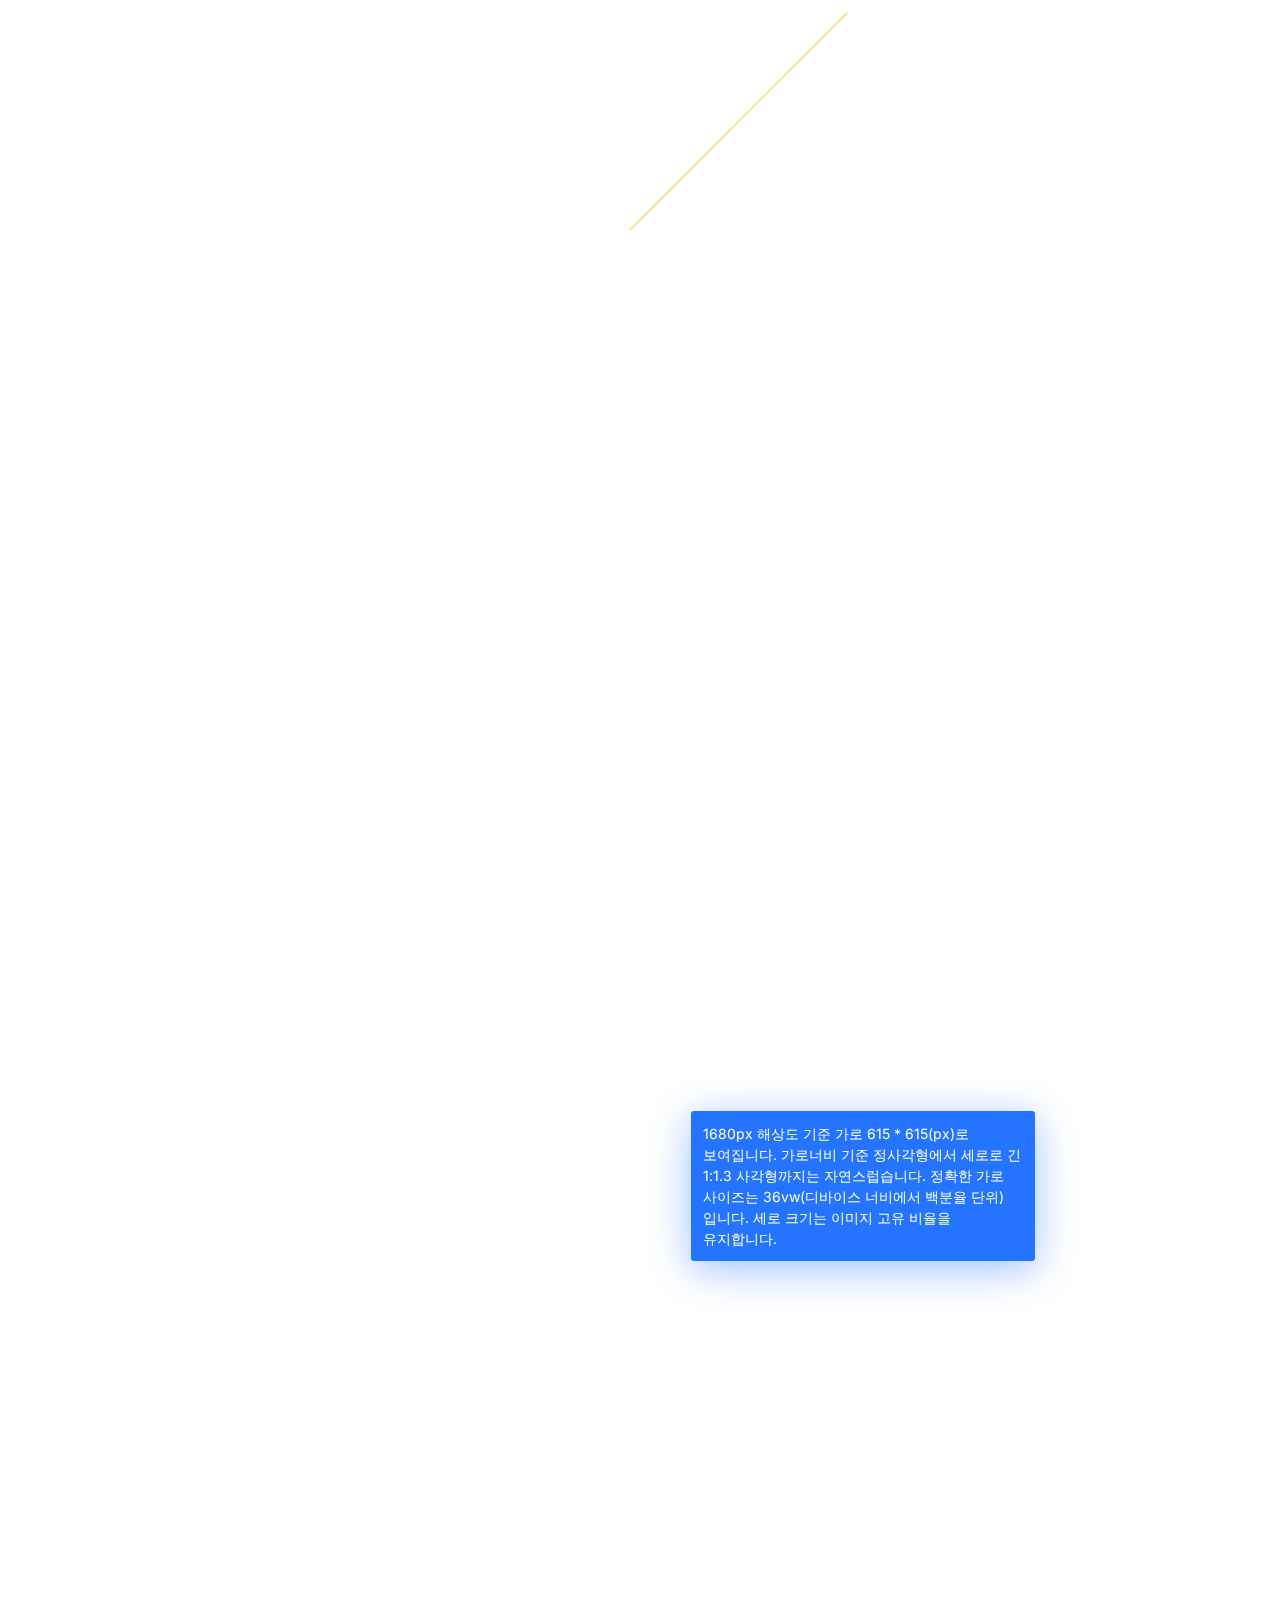
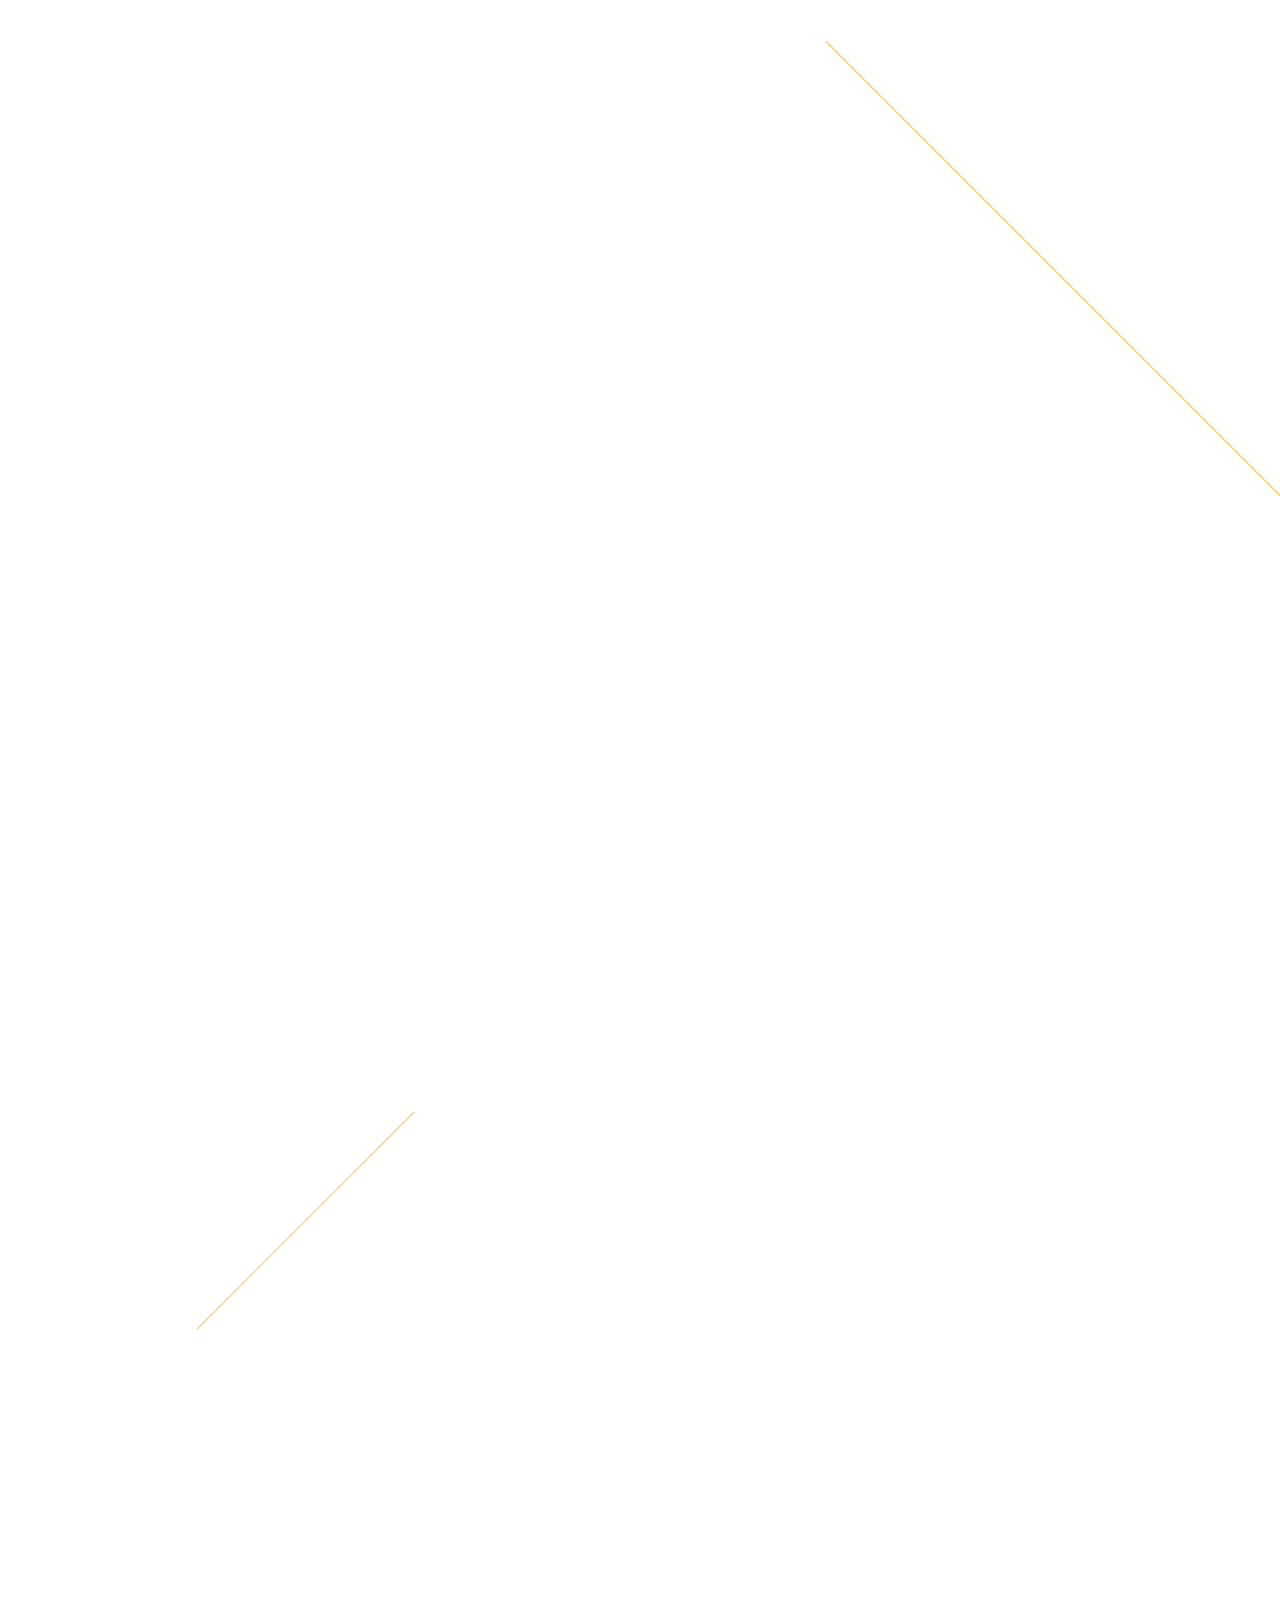
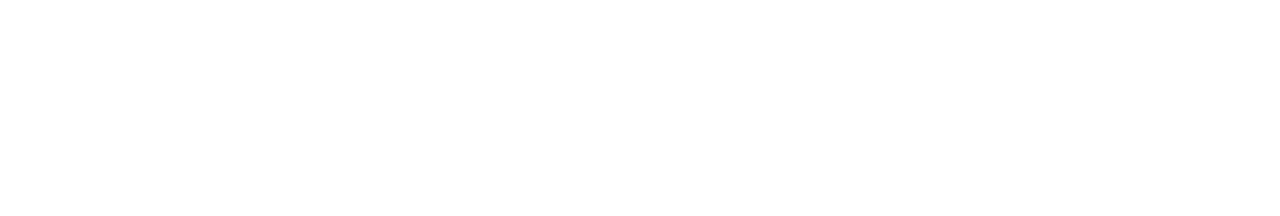
==== commit 74b04645: "Add files via upload" ====
--- a/guide.html
+++ b/guide.html
@@ -38,7 +38,7 @@
     </section>
 
     <section class="hero">
-        <div class="msg" data-guide="1680px 해상도 기준 대략 400 * 540(px)로 들어가있습니다. 현재 샘플 페이지에서 이미지 비율은 정사각형과 세로로 긴 1:1.3 사각형까지 테스트 됐습니다. 정확히는 40vw(디바이스 너비에서 백분율 단위)입니다. 세로 크기는 이미지 고유 비율을 유지합니다.">
+        <div class="msg" data-guide="1680px 해상도 기준 대략 400 * 540(px)로 들어가있습니다. 샘플 페이지에서 이미지 비율은 정사각형과 세로로 긴 1:1.3 사각형까지 테스트 됐습니다. 정확한 가로 사이즈는 40vw(디바이스 너비에서 백분율 단위)입니다. 세로 크기는 이미지 고유 비율을 유지합니다.">
             <div class="logoart wow fadeIn">
                 <span class="info-artist">artist @neonend</span>
                 <img src="arts/artimpact2.gif" class="wow fadeIn slow"/>
@@ -56,7 +56,7 @@
             <span>Platform For</span>
             <span>Every Artist</span>
         </div>
-        <div class="arts" data-guide="1680px 해상도 기준 가로 300 * 300, 300 * 400(px)로 잡혀있습니다. 가로크기 기준으로 정사각형과 세로로 긴 1:1.3 사각형까지 자연스럽습니다. 패드 이하의 해상도에서는 가로 기준 40vw이며 세로 길이는 이미지 고유 비율을 유지합니다.">
+        <div class="arts" data-guide="1680px 해상도 기준 가로 300 * 300, 300 * 400(px)로 잡혀있습니다. 샘플 페이지에서 이미지 비율은 정사각형과 세로로 긴 1:1.3 사각형까지 테스트 됐습니다. 패드 이하의 해상도에서는 가로 기준 40vw이며 세로 길이는 이미지 고유 비율을 유지합니다.">
             <img src="arts/00.jpeg" class="wow fadeIn" data-wow-delay=".5s" />
             <img src="arts/01.jpeg" class="wow fadeIn" />
             <img src="arts/02.jpeg" class="wow fadeIn" data-wow-delay=".2s" />
@@ -87,7 +87,7 @@
         </div>
     </section>
 
-    <section class="collection" data-guide="1680px 해상도 기준 가로 615 * 615(px)로 보여집니다. 역시 가로너비 기준 정사각형에서 세로로 긴 1:1.3 사각형까지는 자연스럽습니다. 정확히는 36vw(디바이스 너비에서 백분율 단위)입니다. 세로 크기는 역시 이미지 고유 비율을 유지합니다.">
+    <section class="collection" data-guide="1680px 해상도 기준 가로 615 * 615(px)로 보여집니다. 가로너비 기준 정사각형에서 세로로 긴 1:1.3 사각형까지는 자연스럽습니다. 정확한 가로 사이즈는 36vw(디바이스 너비에서 백분율 단위)입니다. 세로 크기는 이미지 고유 비율을 유지합니다.">
         <img src="arts/artimpact0.gif" class="wow fadeInLeft slow" data-wow-delay=".5s" />
         <div class="msg wow fadeInRight">
             <span>Discover &amp; Collect</span>
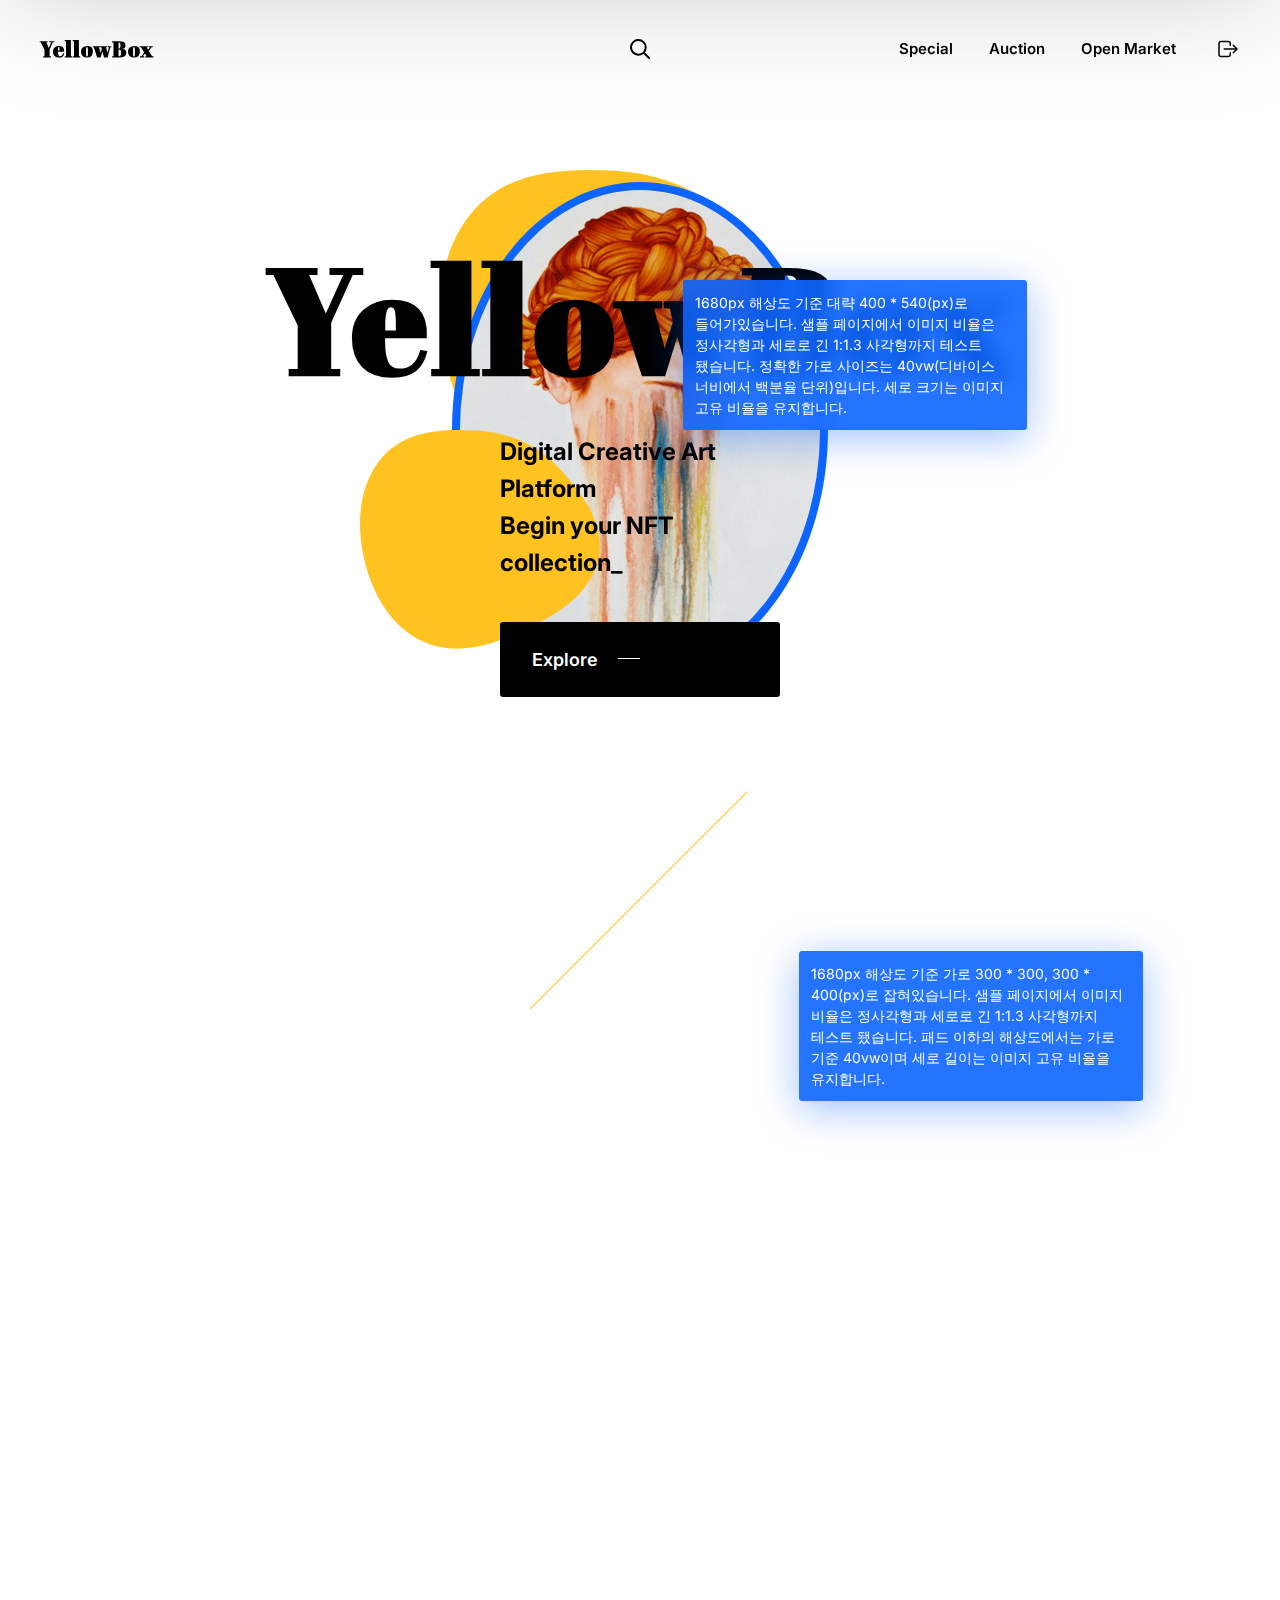
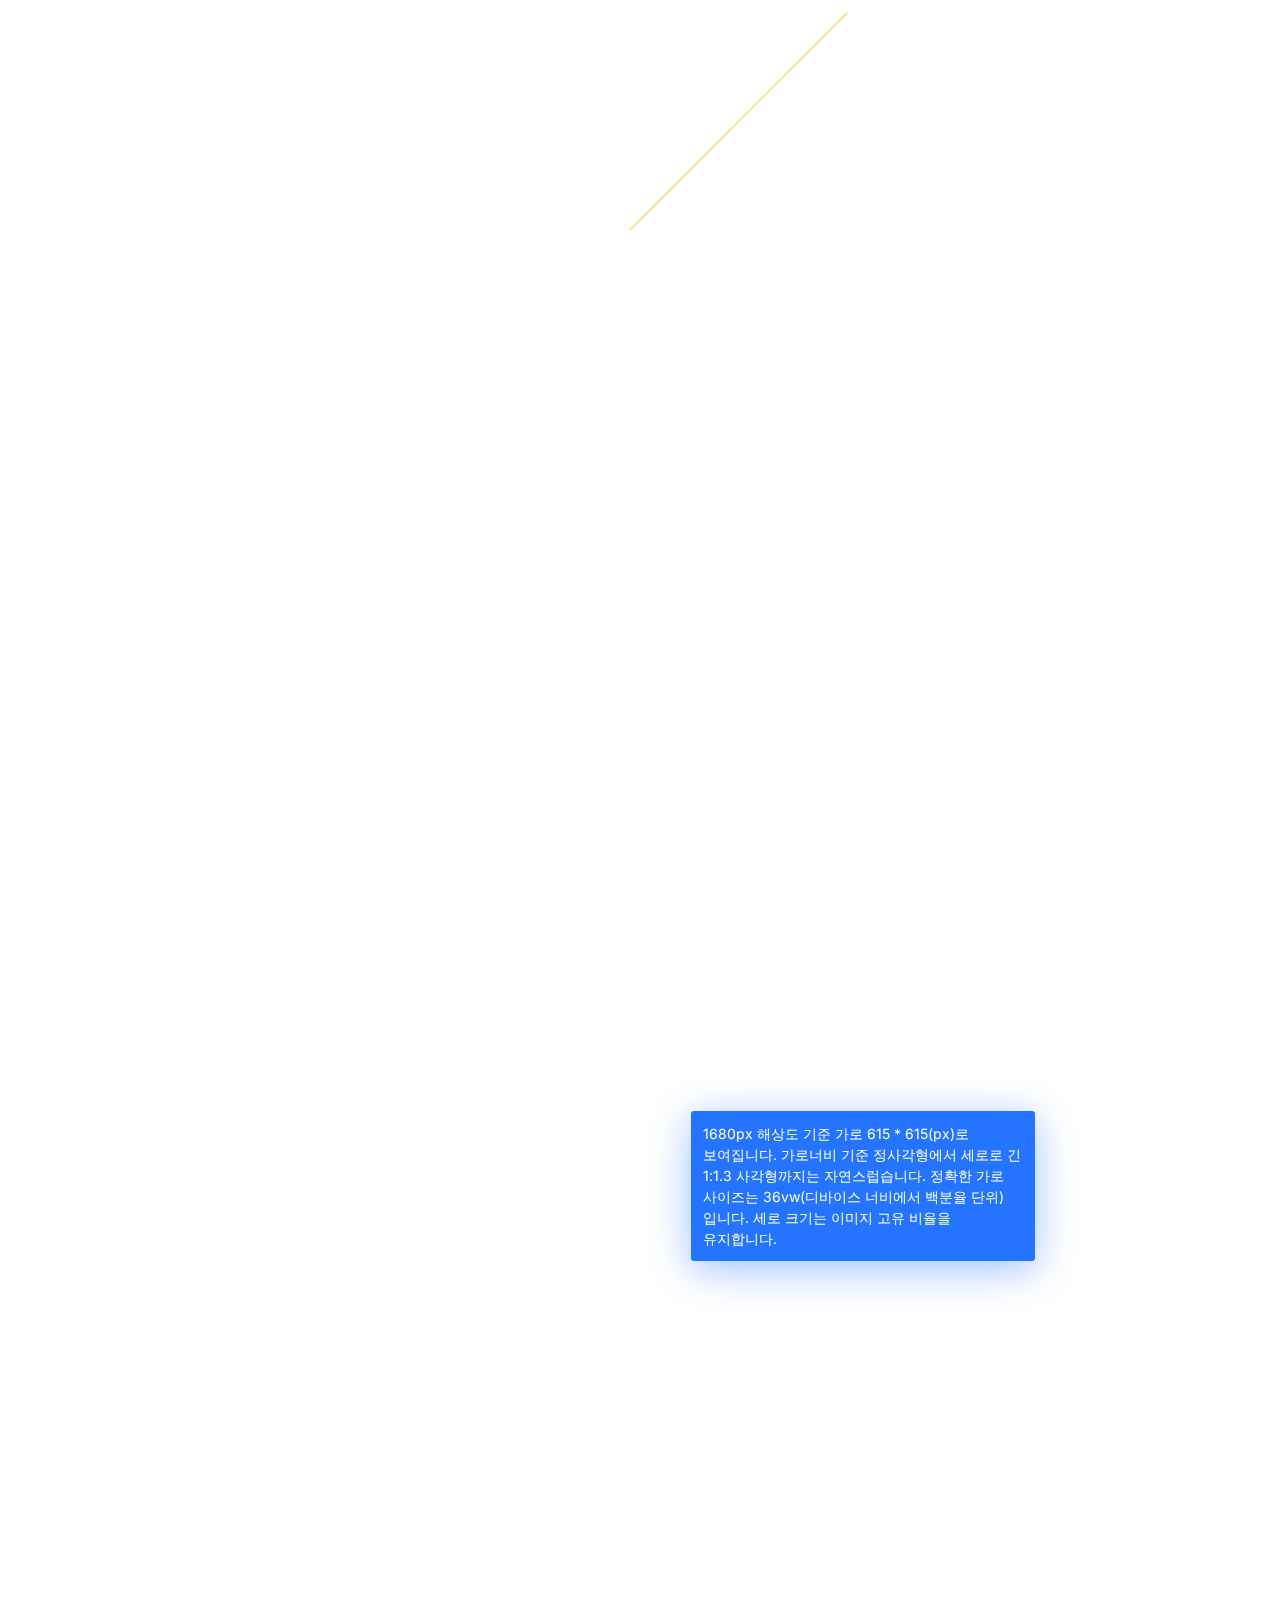
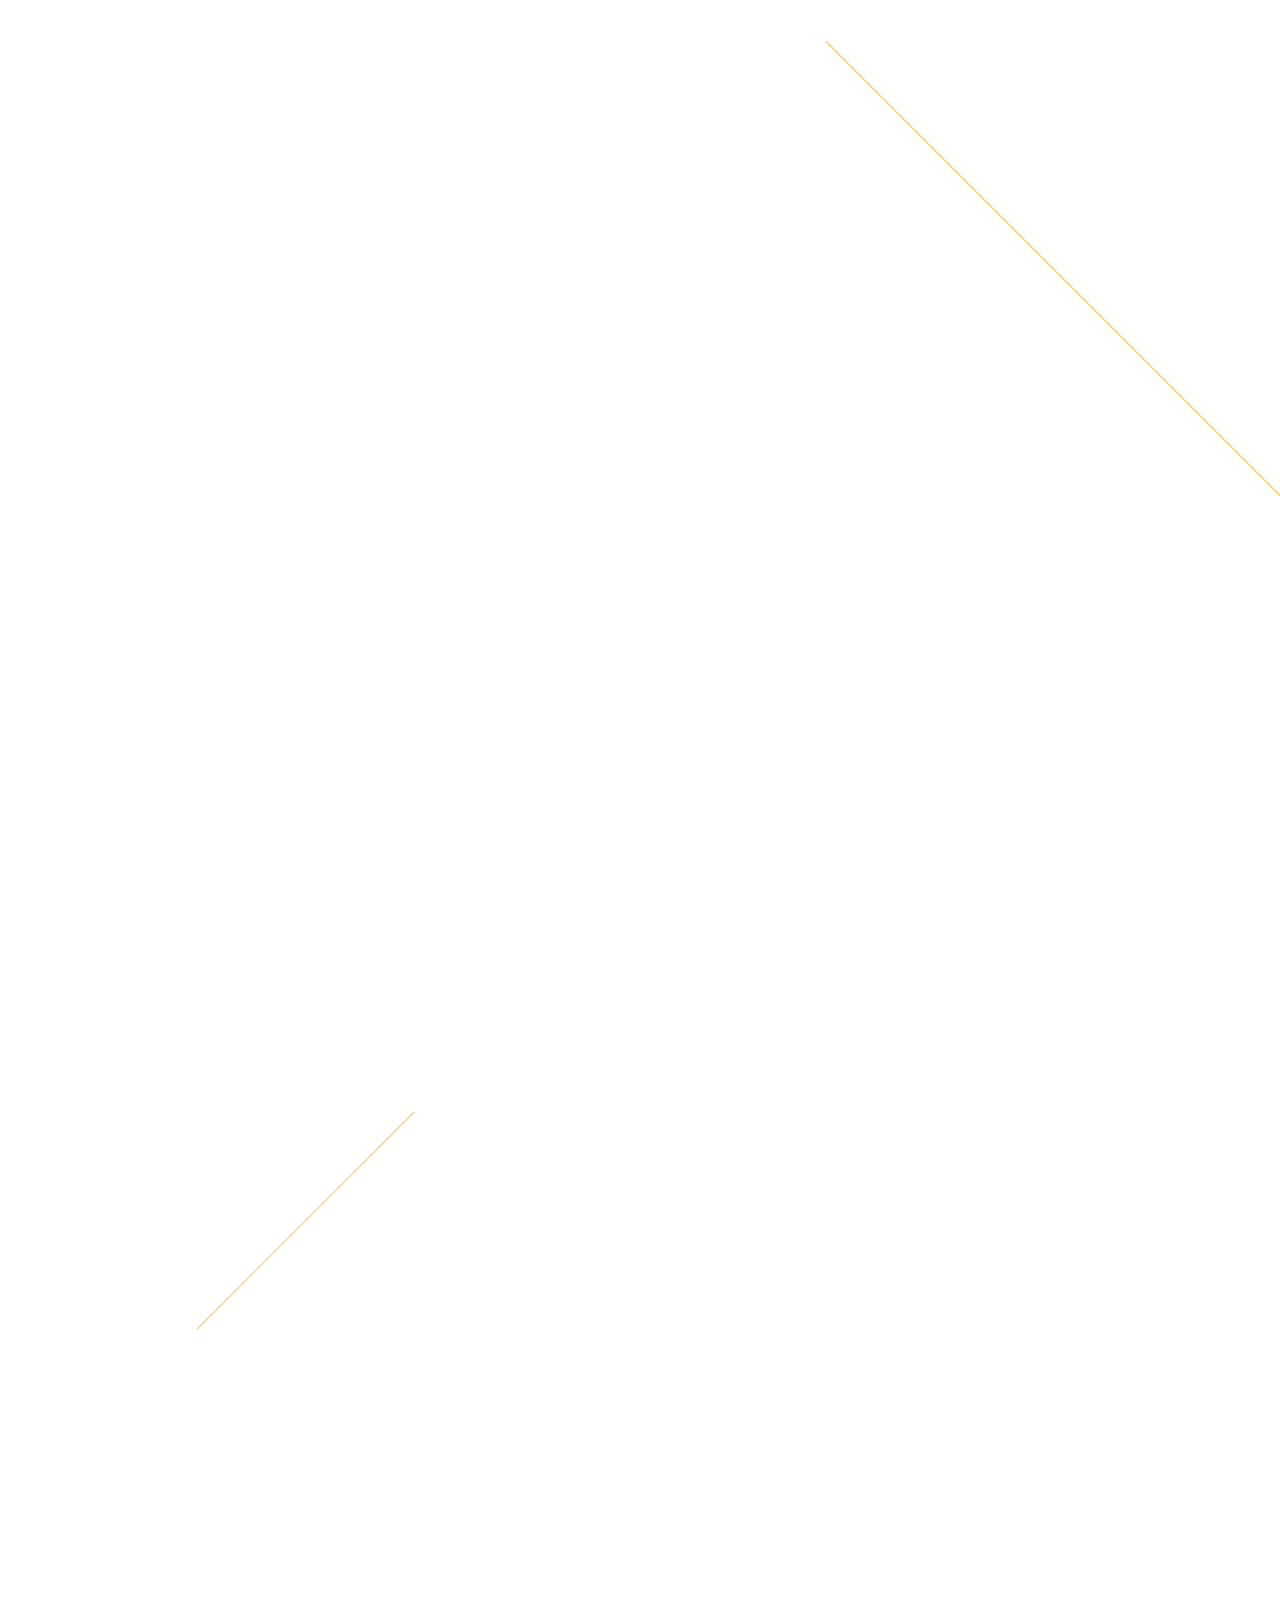
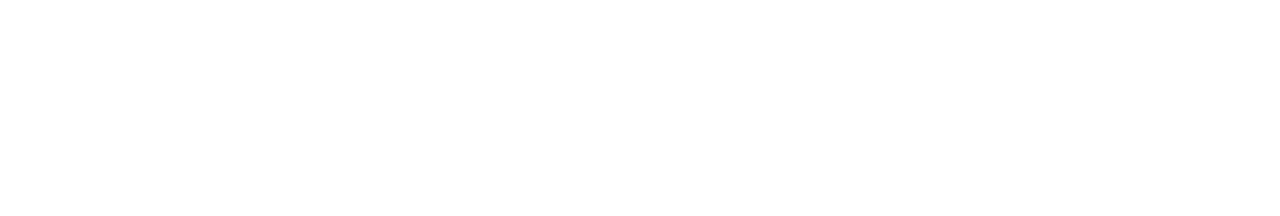
==== commit d2b7ad05: "임시 favicon 추가" ====
--- a/guide.html
+++ b/guide.html
@@ -2,7 +2,8 @@
 <html>
 <head>
 <meta charset="UTF-8">
-<meta name="viewport" content="width=device-width, initial-scale=1.0" />
+<meta name="viewport" content="width=device-width, initial-scale=1.0">
+<link rel="icon" type="image/png" href="images/blob.svg">
 <title>YellowBox</title>
 <link rel="stylesheet" href="asset/yellowbox.css">
 </head>
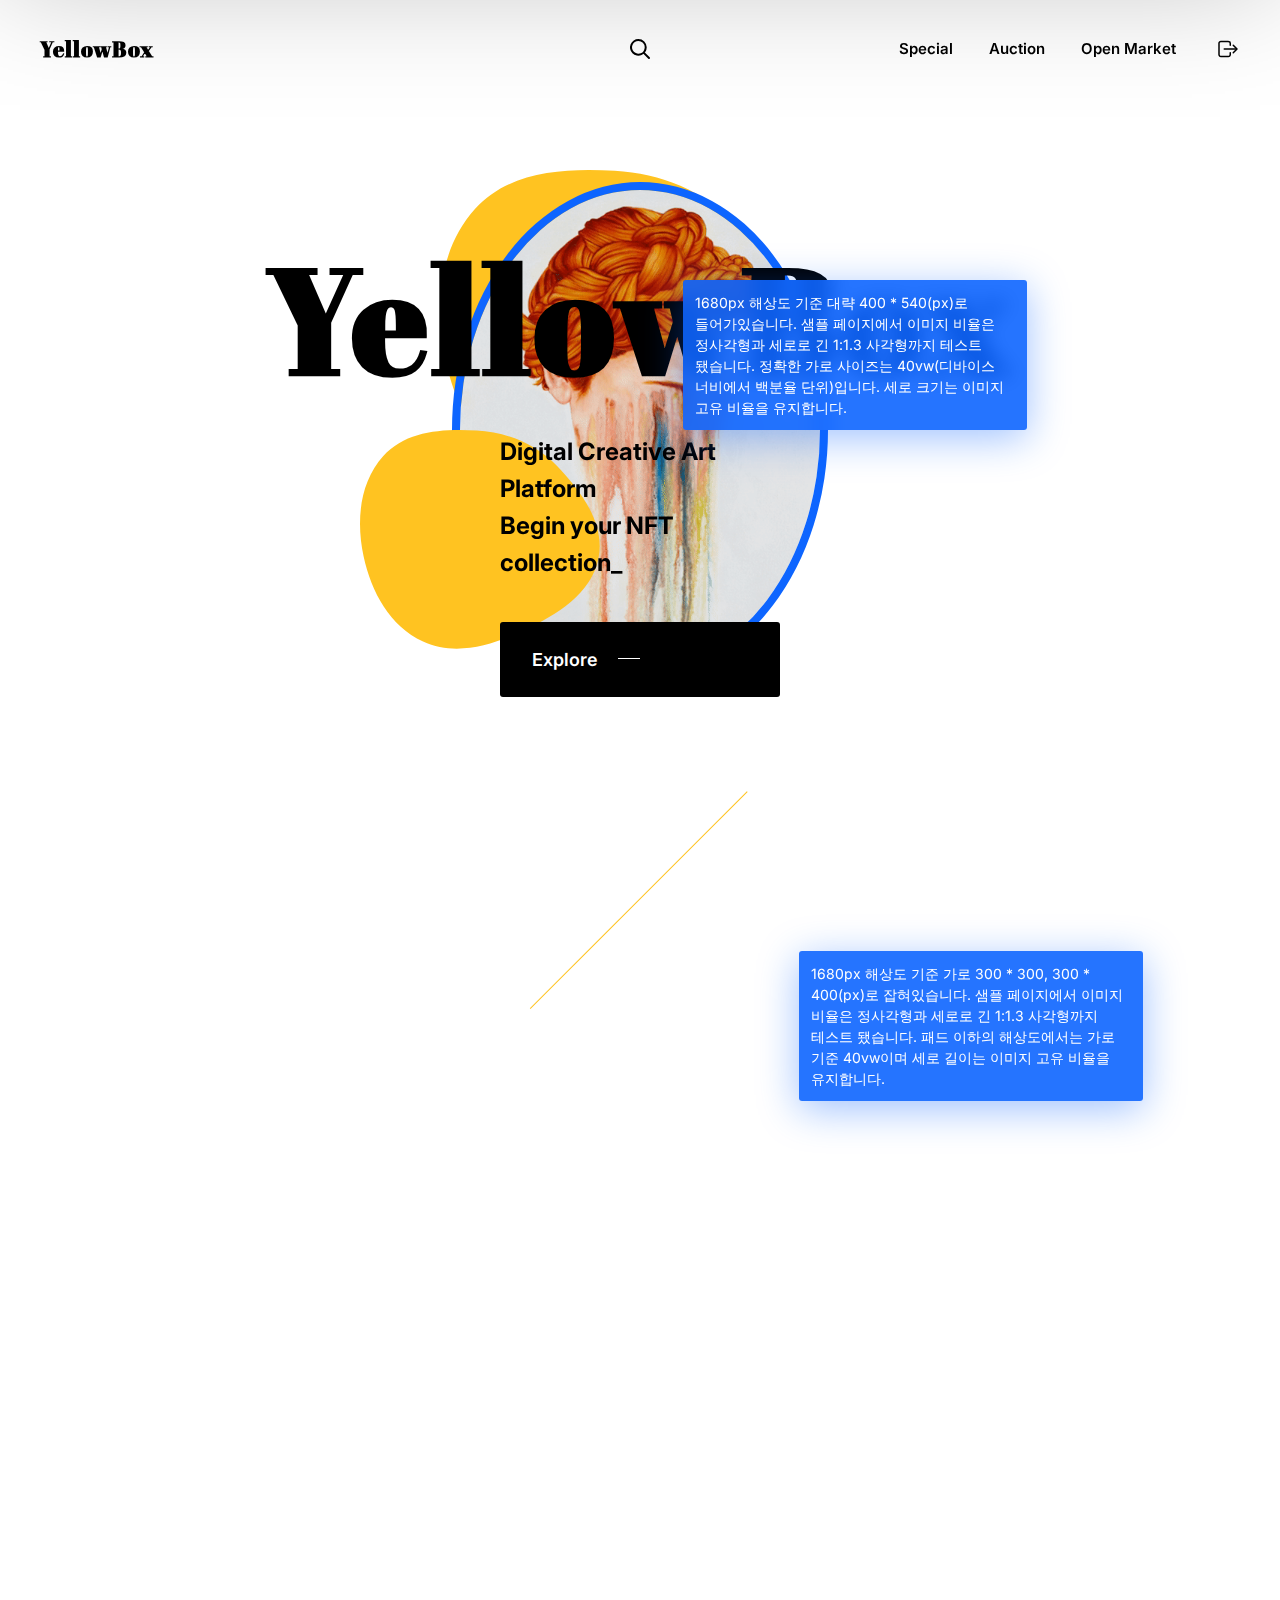
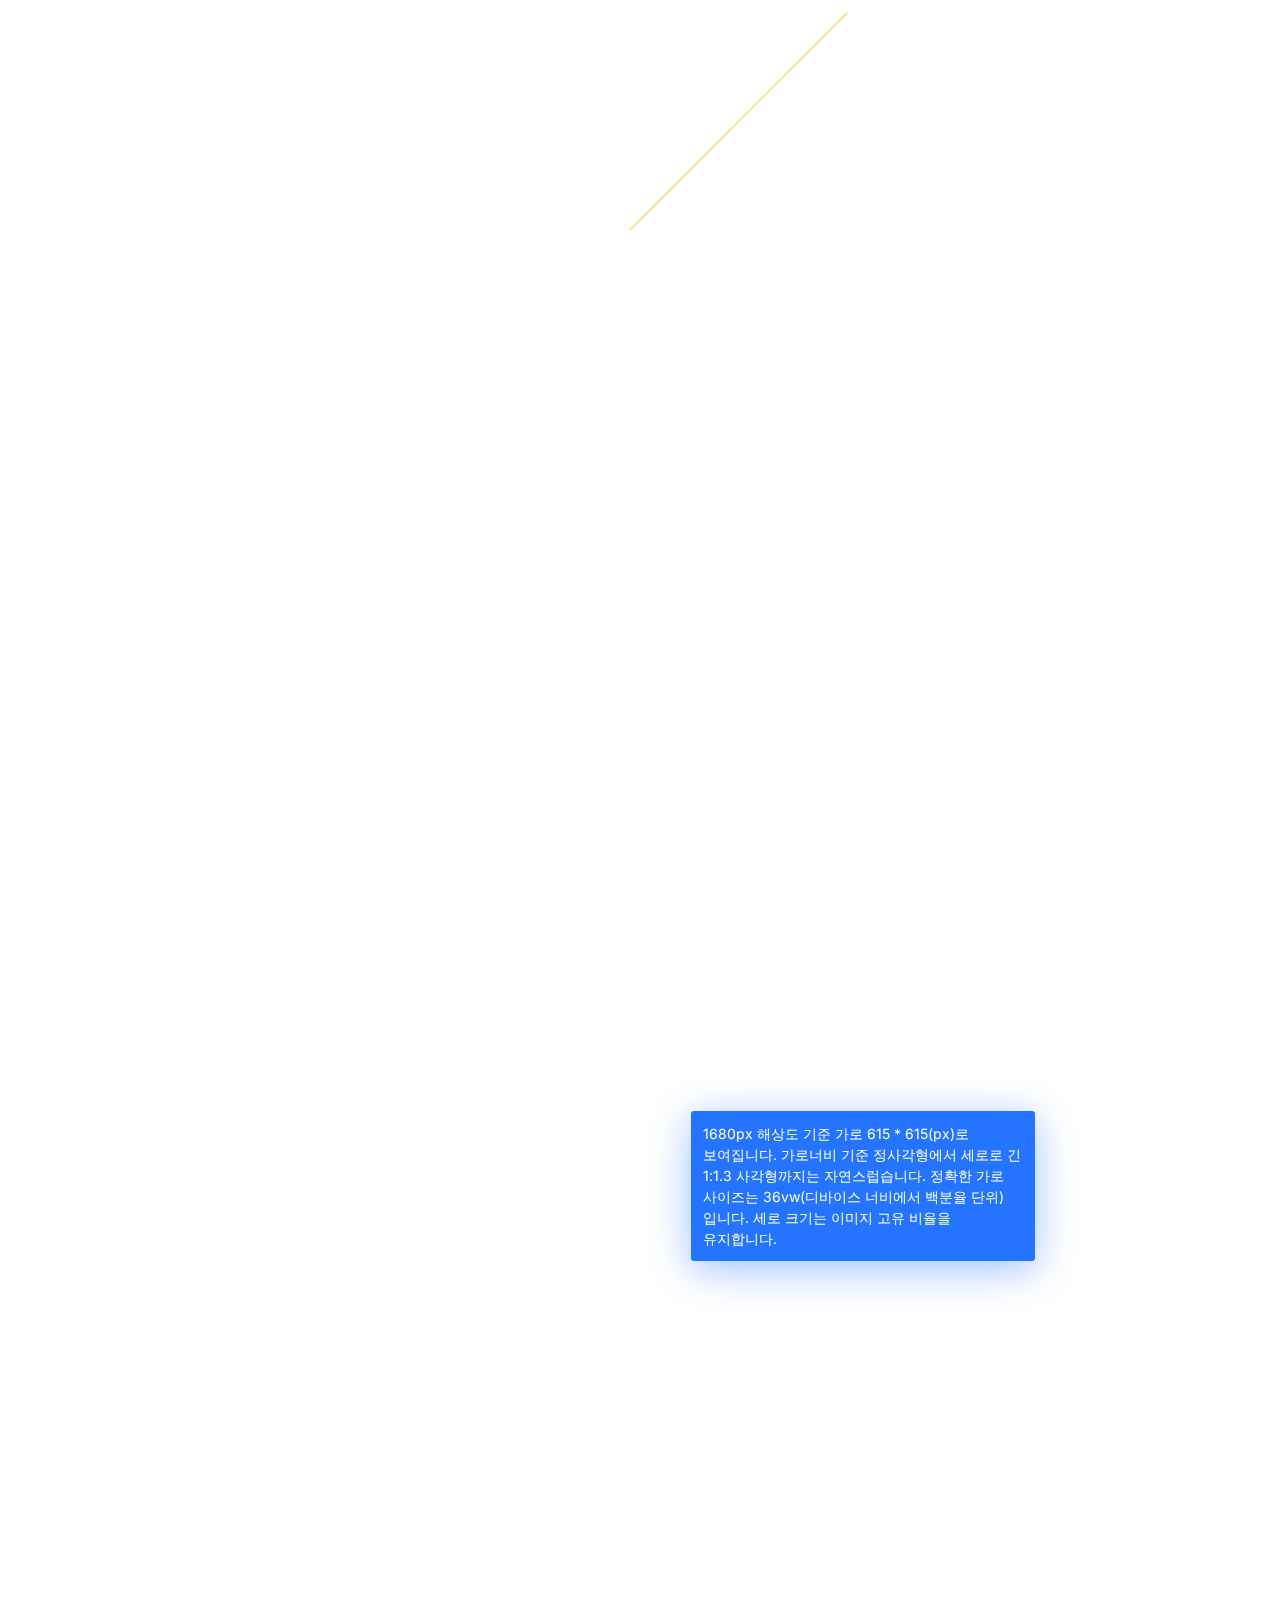
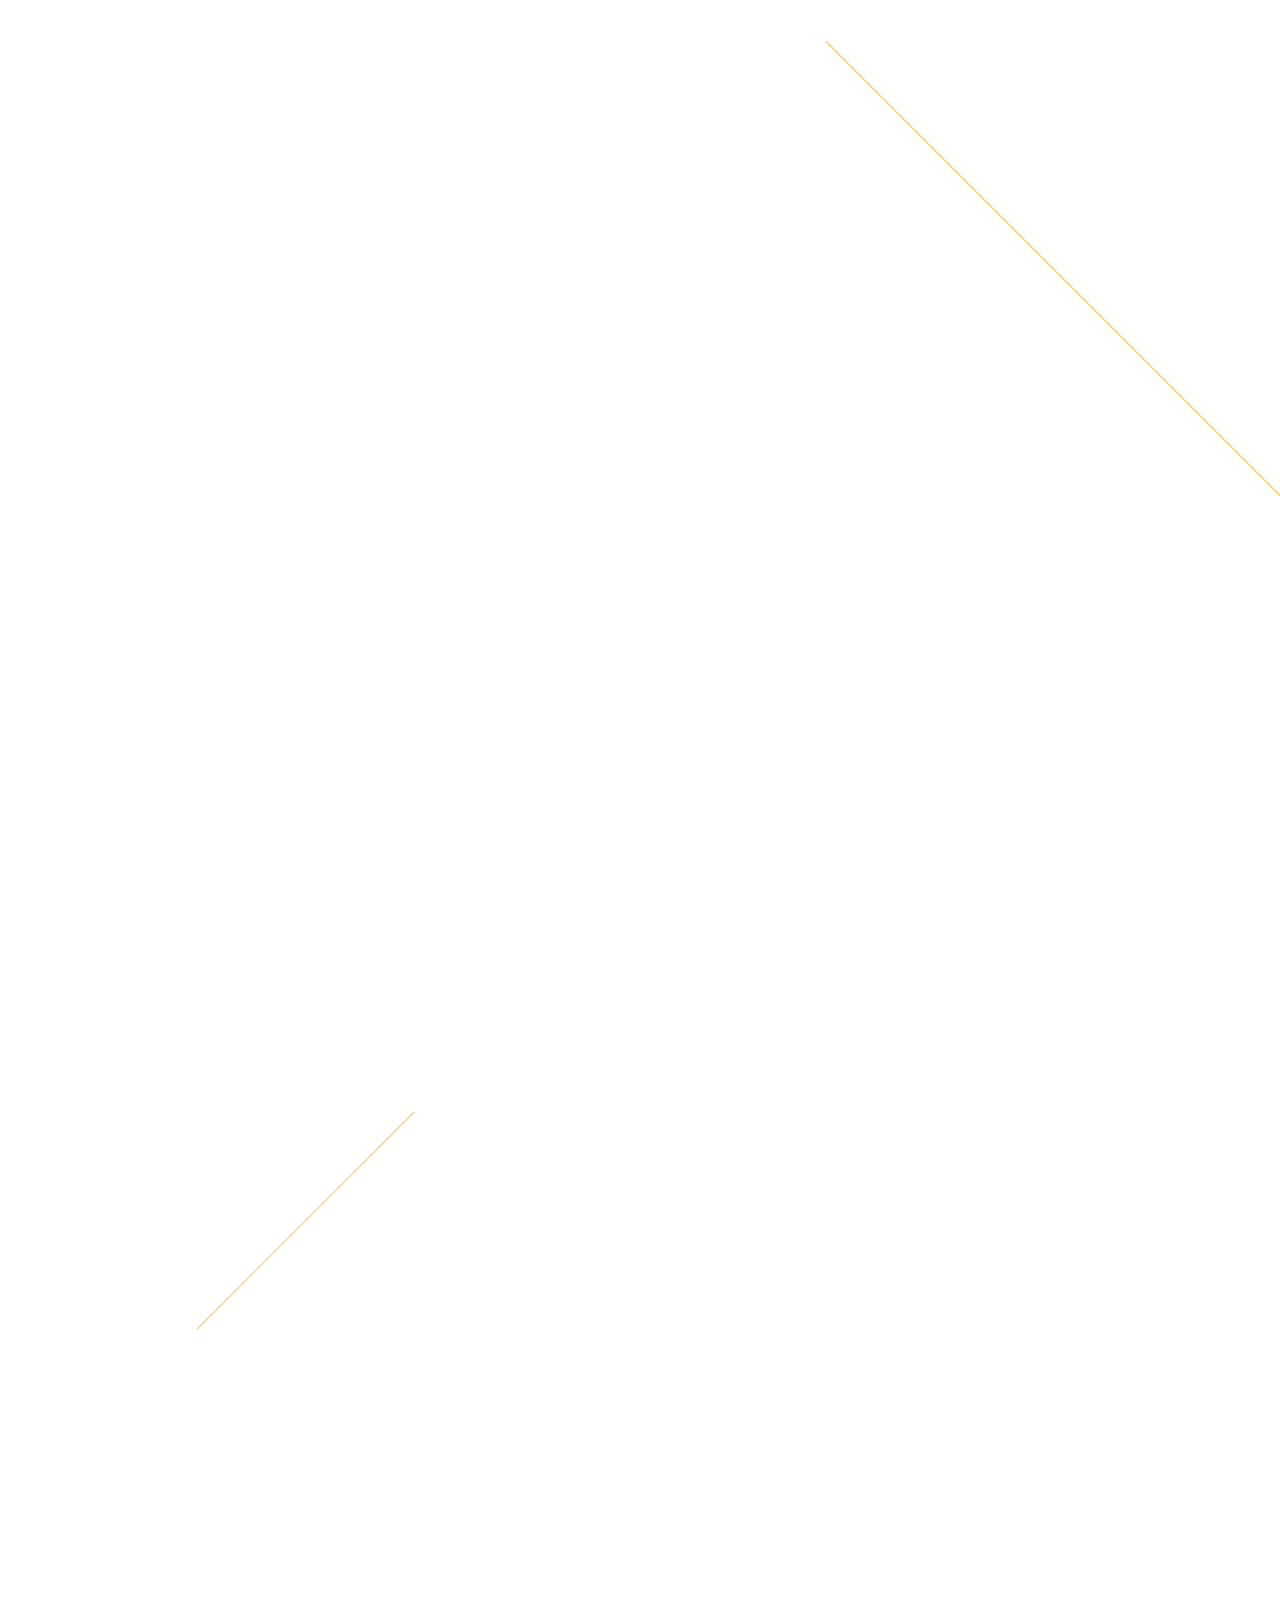
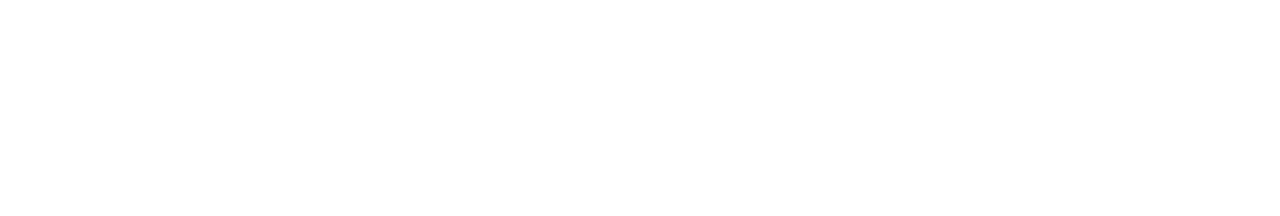
==== commit e15d3ad4: "favicon png, svg, ico" ====
--- a/guide.html
+++ b/guide.html
@@ -3,7 +3,11 @@
 <head>
 <meta charset="UTF-8">
 <meta name="viewport" content="width=device-width, initial-scale=1.0">
+<meta name="theme-color" content="#ffffff">
 <link rel="icon" type="image/png" href="images/blob.svg">
+<link rel="icon" href="favicon.svg">
+<link rel="mask-icon" href="favicon.svg" color="#000000">
+<link rel="apple-touch-icon" href="favicon.png">
 <title>YellowBox</title>
 <link rel="stylesheet" href="asset/yellowbox.css">
 </head>
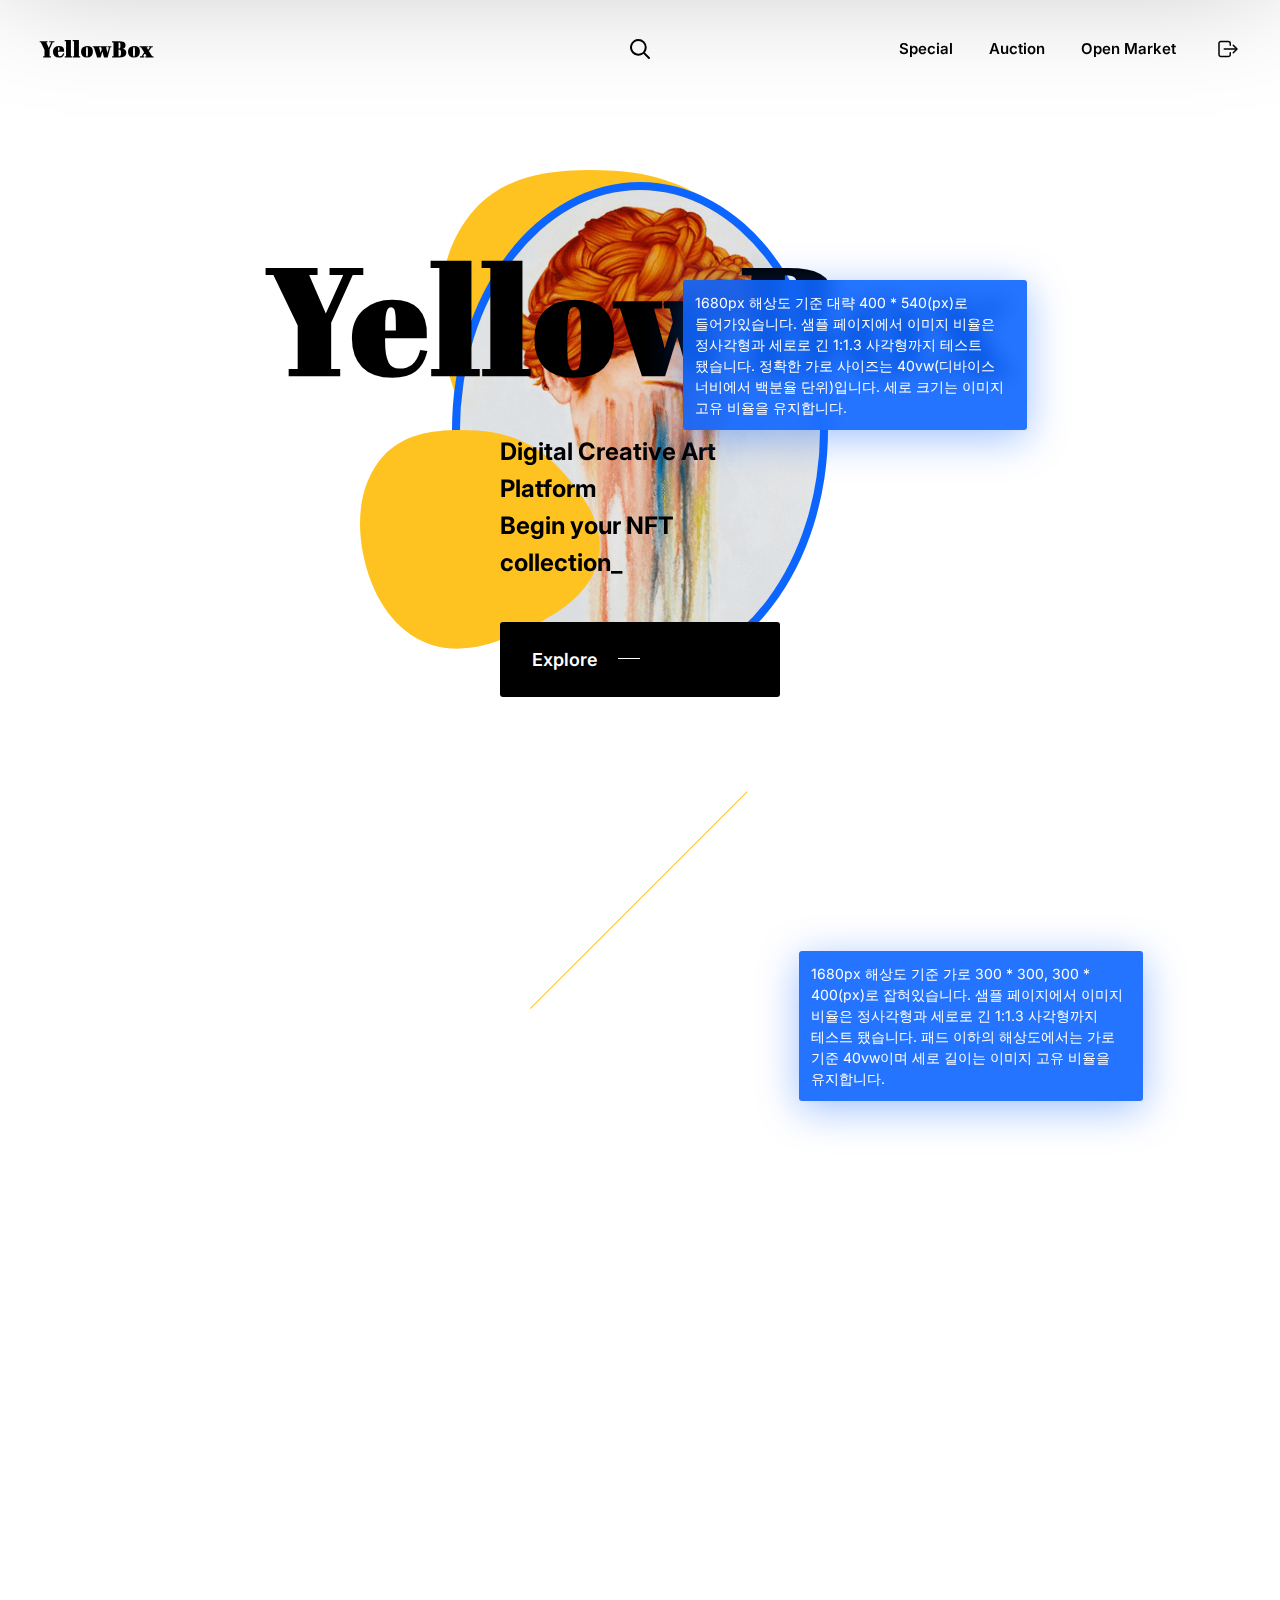
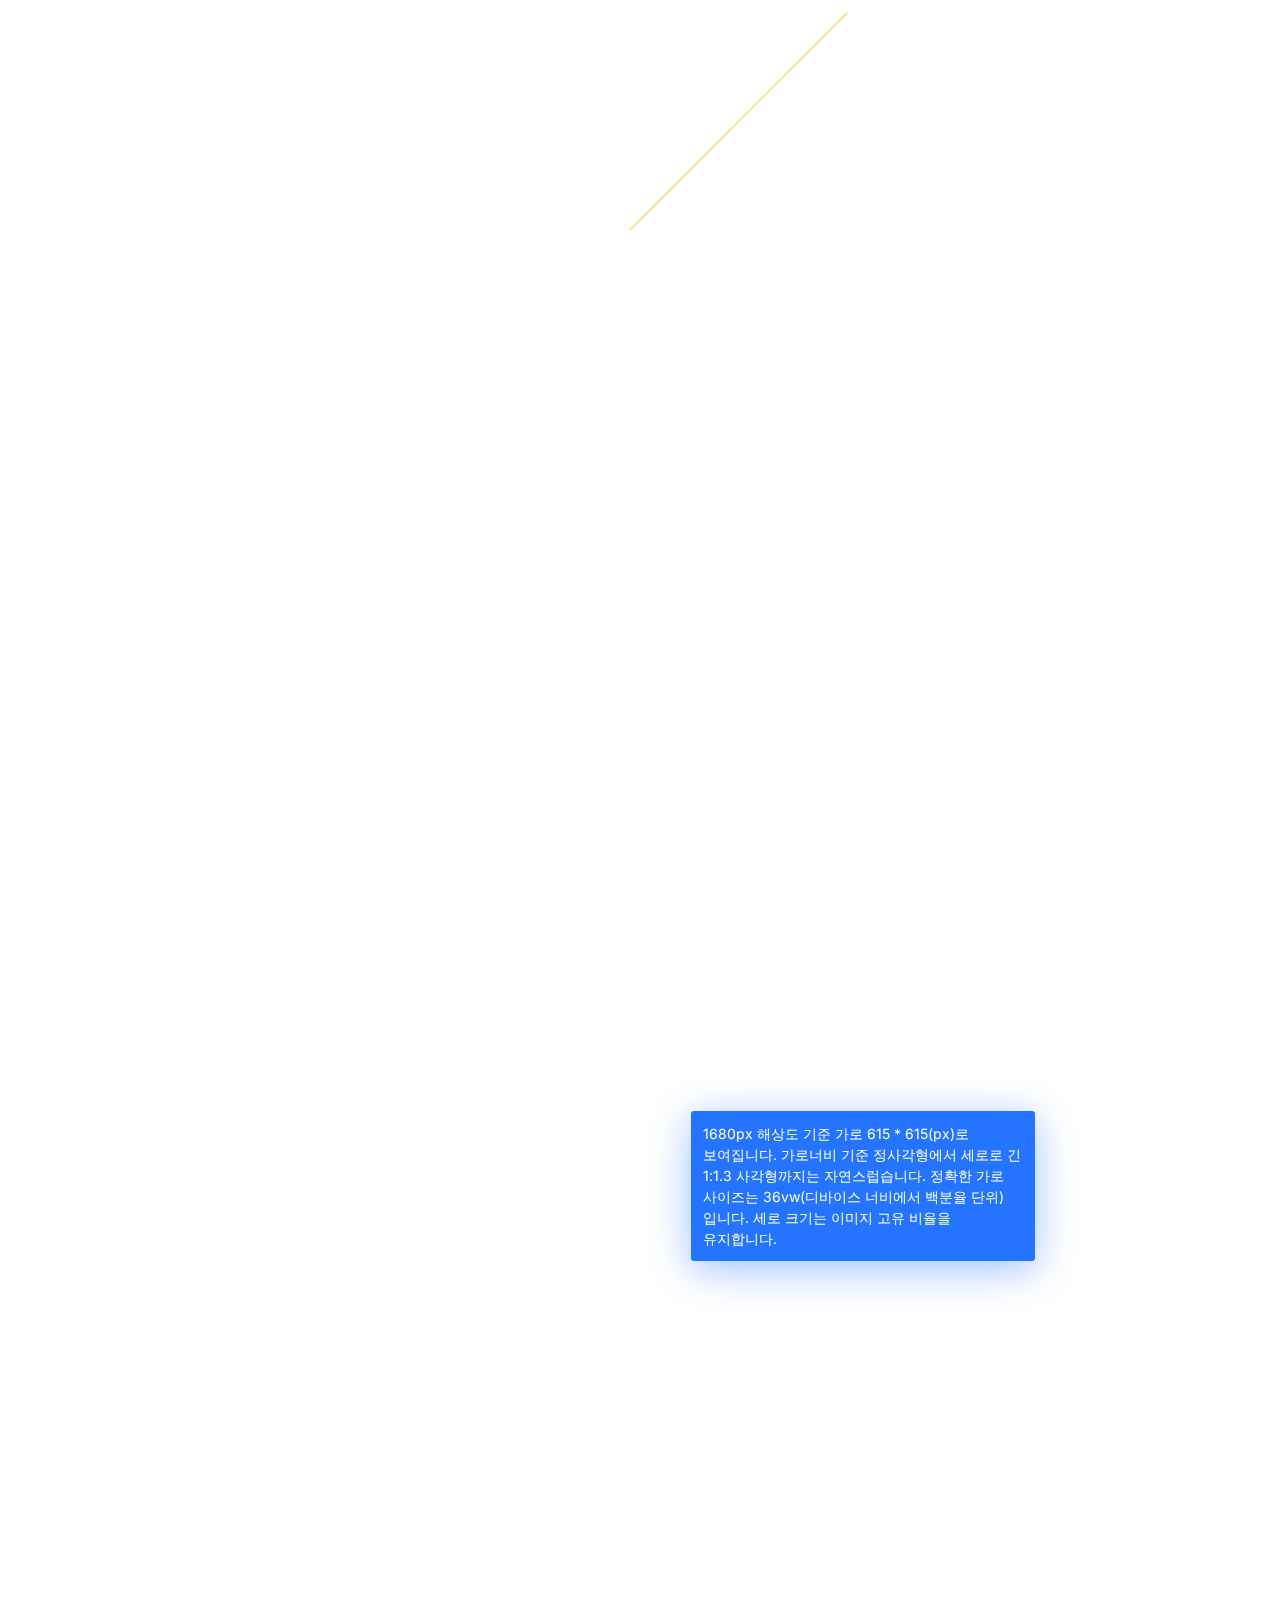
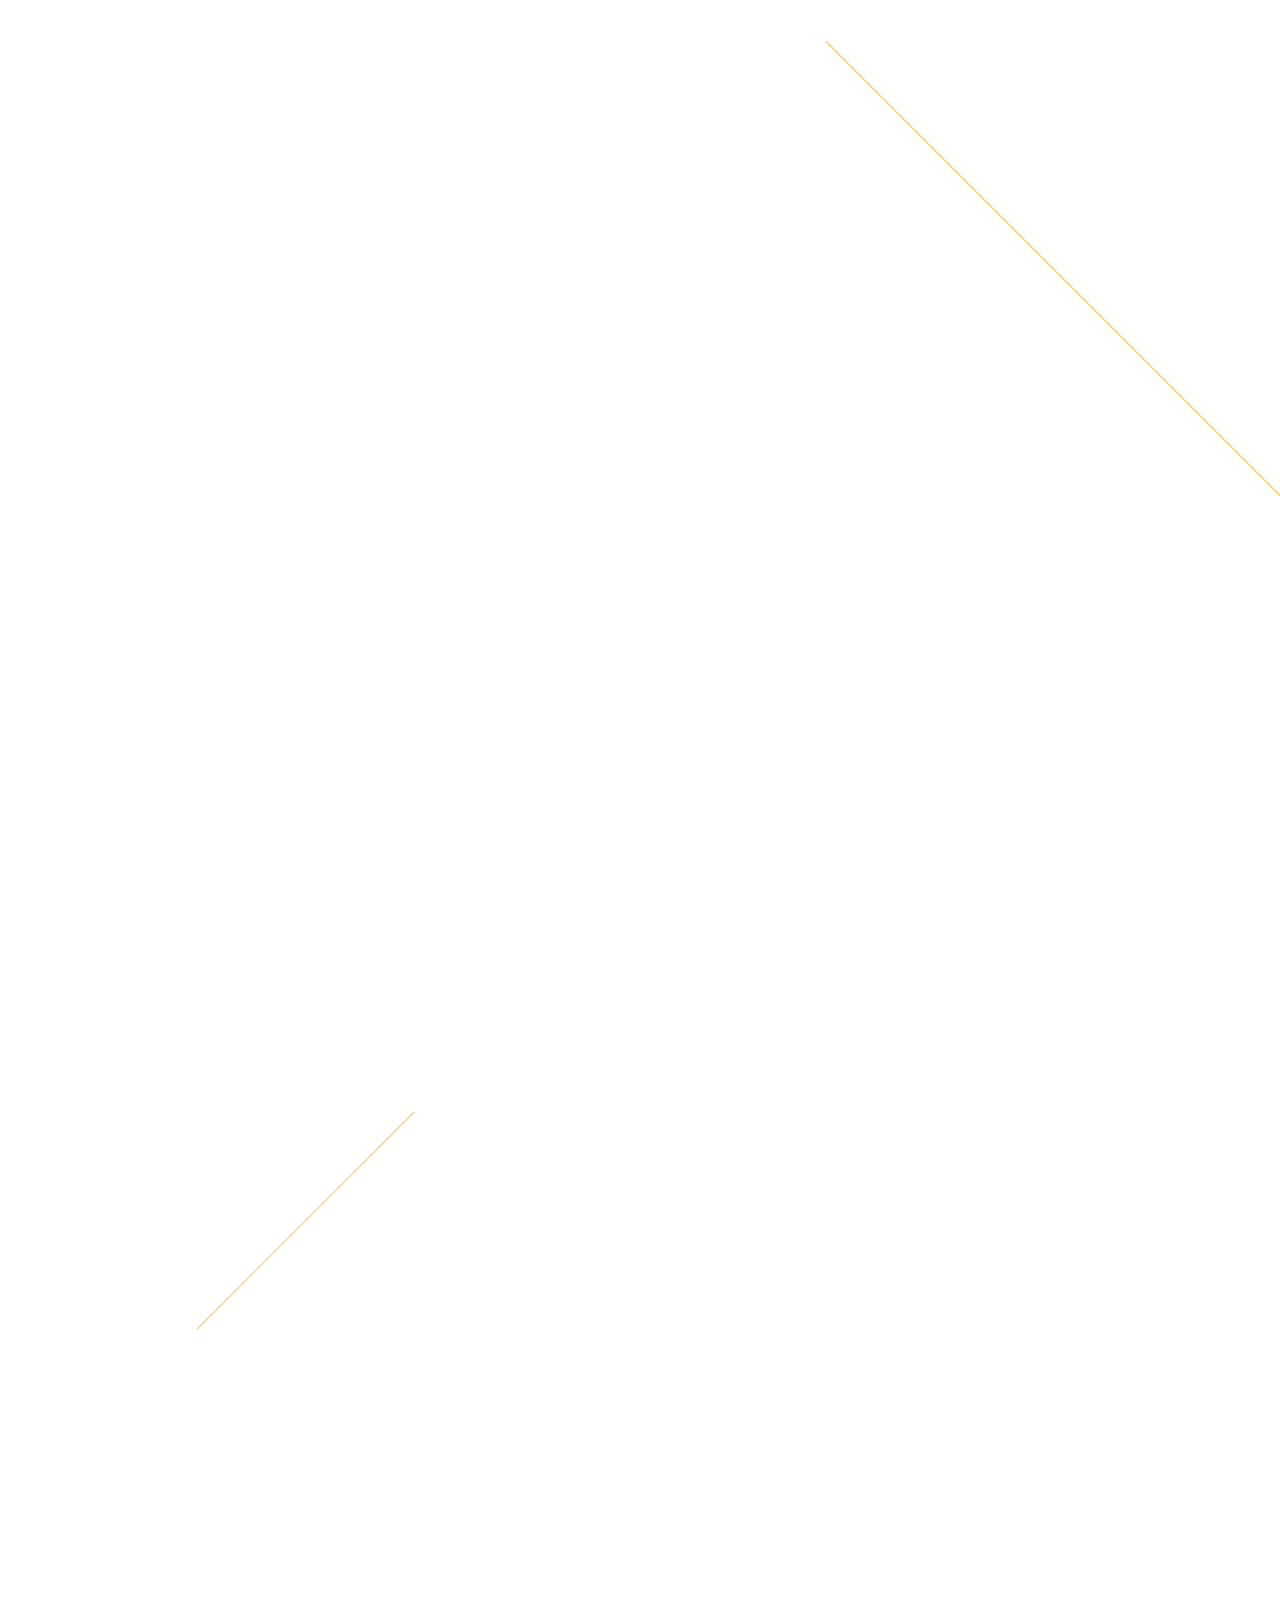
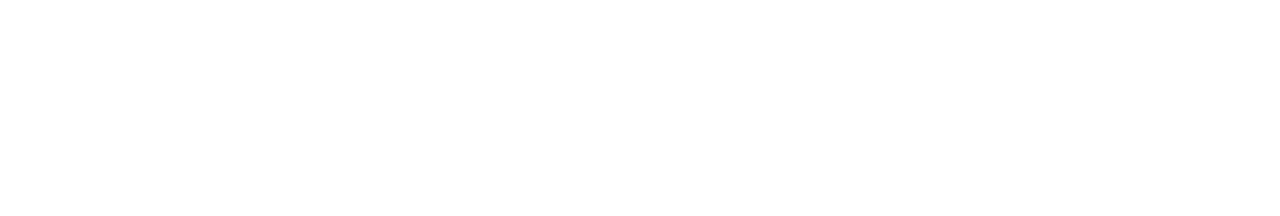
==== commit 1c597f76: "ico add" ====
--- a/guide.html
+++ b/guide.html
@@ -4,6 +4,7 @@
 <meta charset="UTF-8">
 <meta name="viewport" content="width=device-width, initial-scale=1.0">
 <meta name="theme-color" content="#ffffff">
+<link rel=”shortcut icon” href=”favicon.ico”>
 <link rel="icon" type="image/png" href="images/blob.svg">
 <link rel="icon" href="favicon.svg">
 <link rel="mask-icon" href="favicon.svg" color="#000000">
